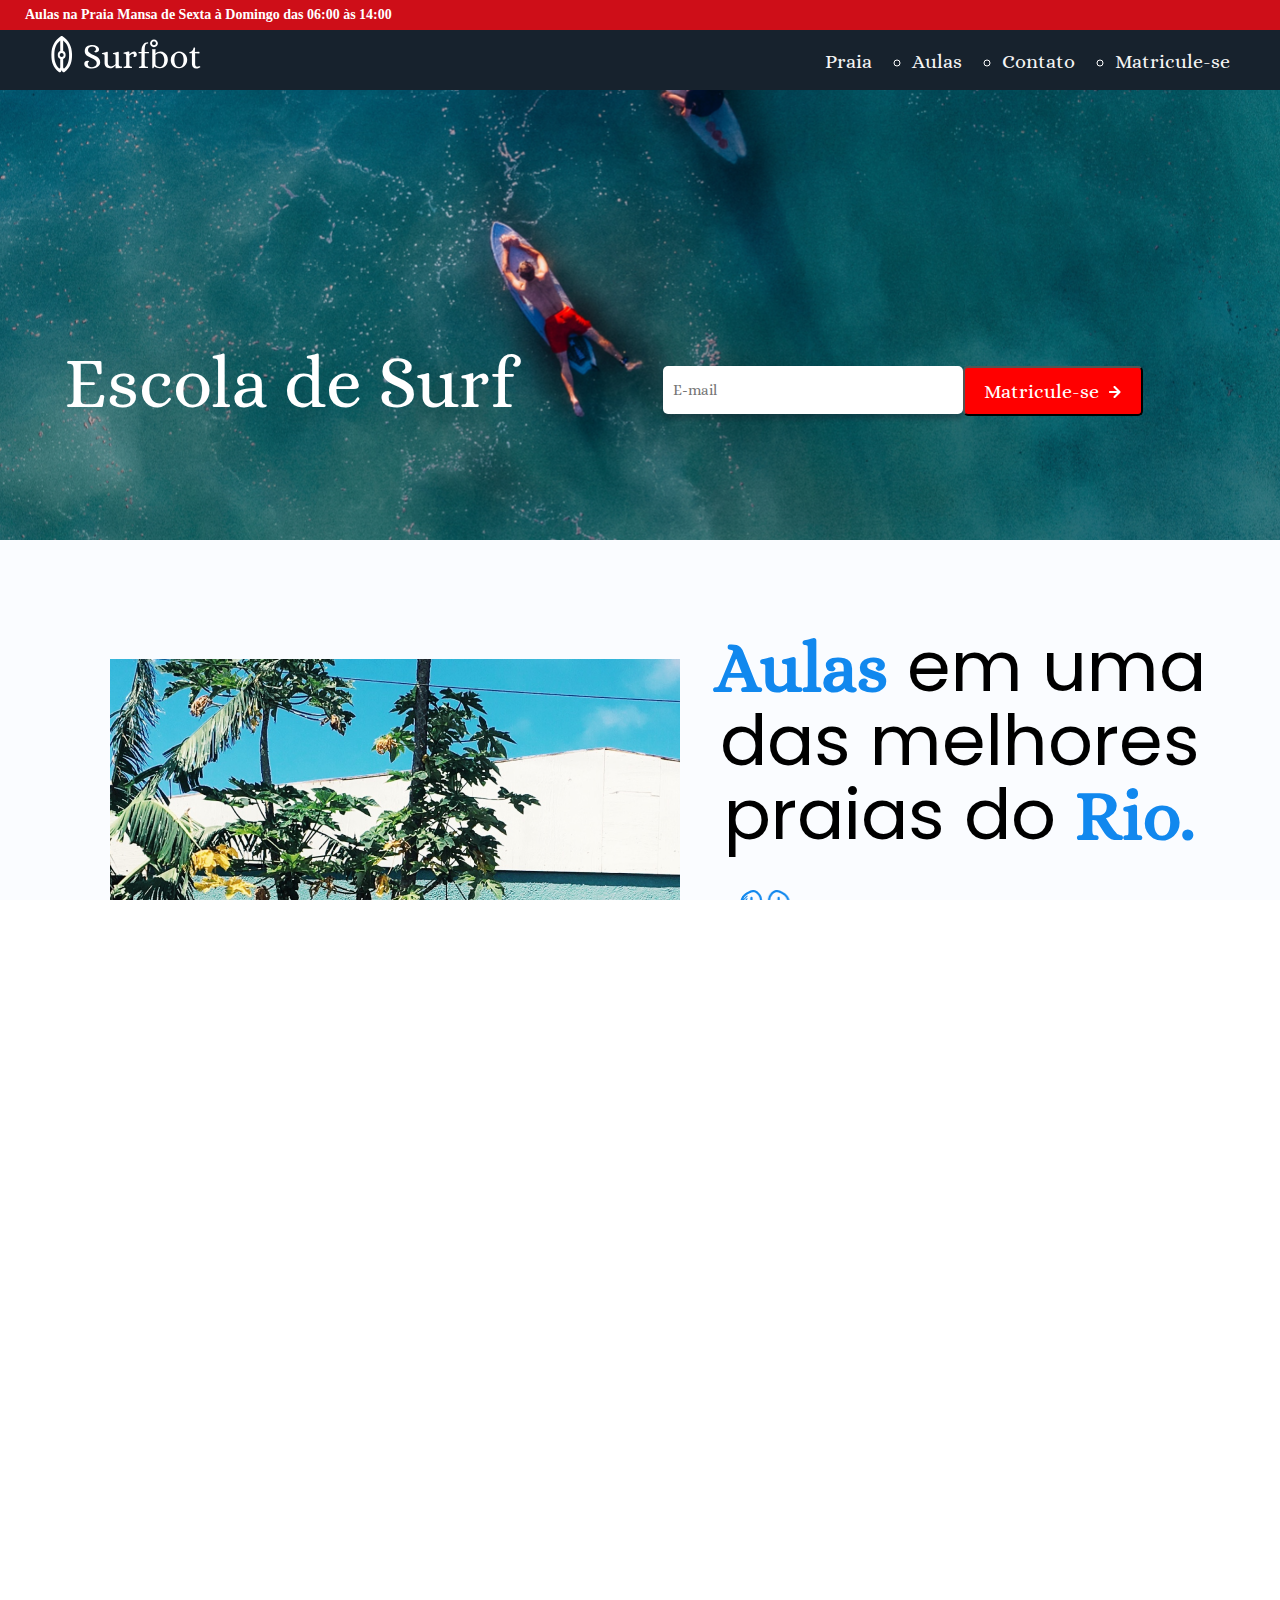
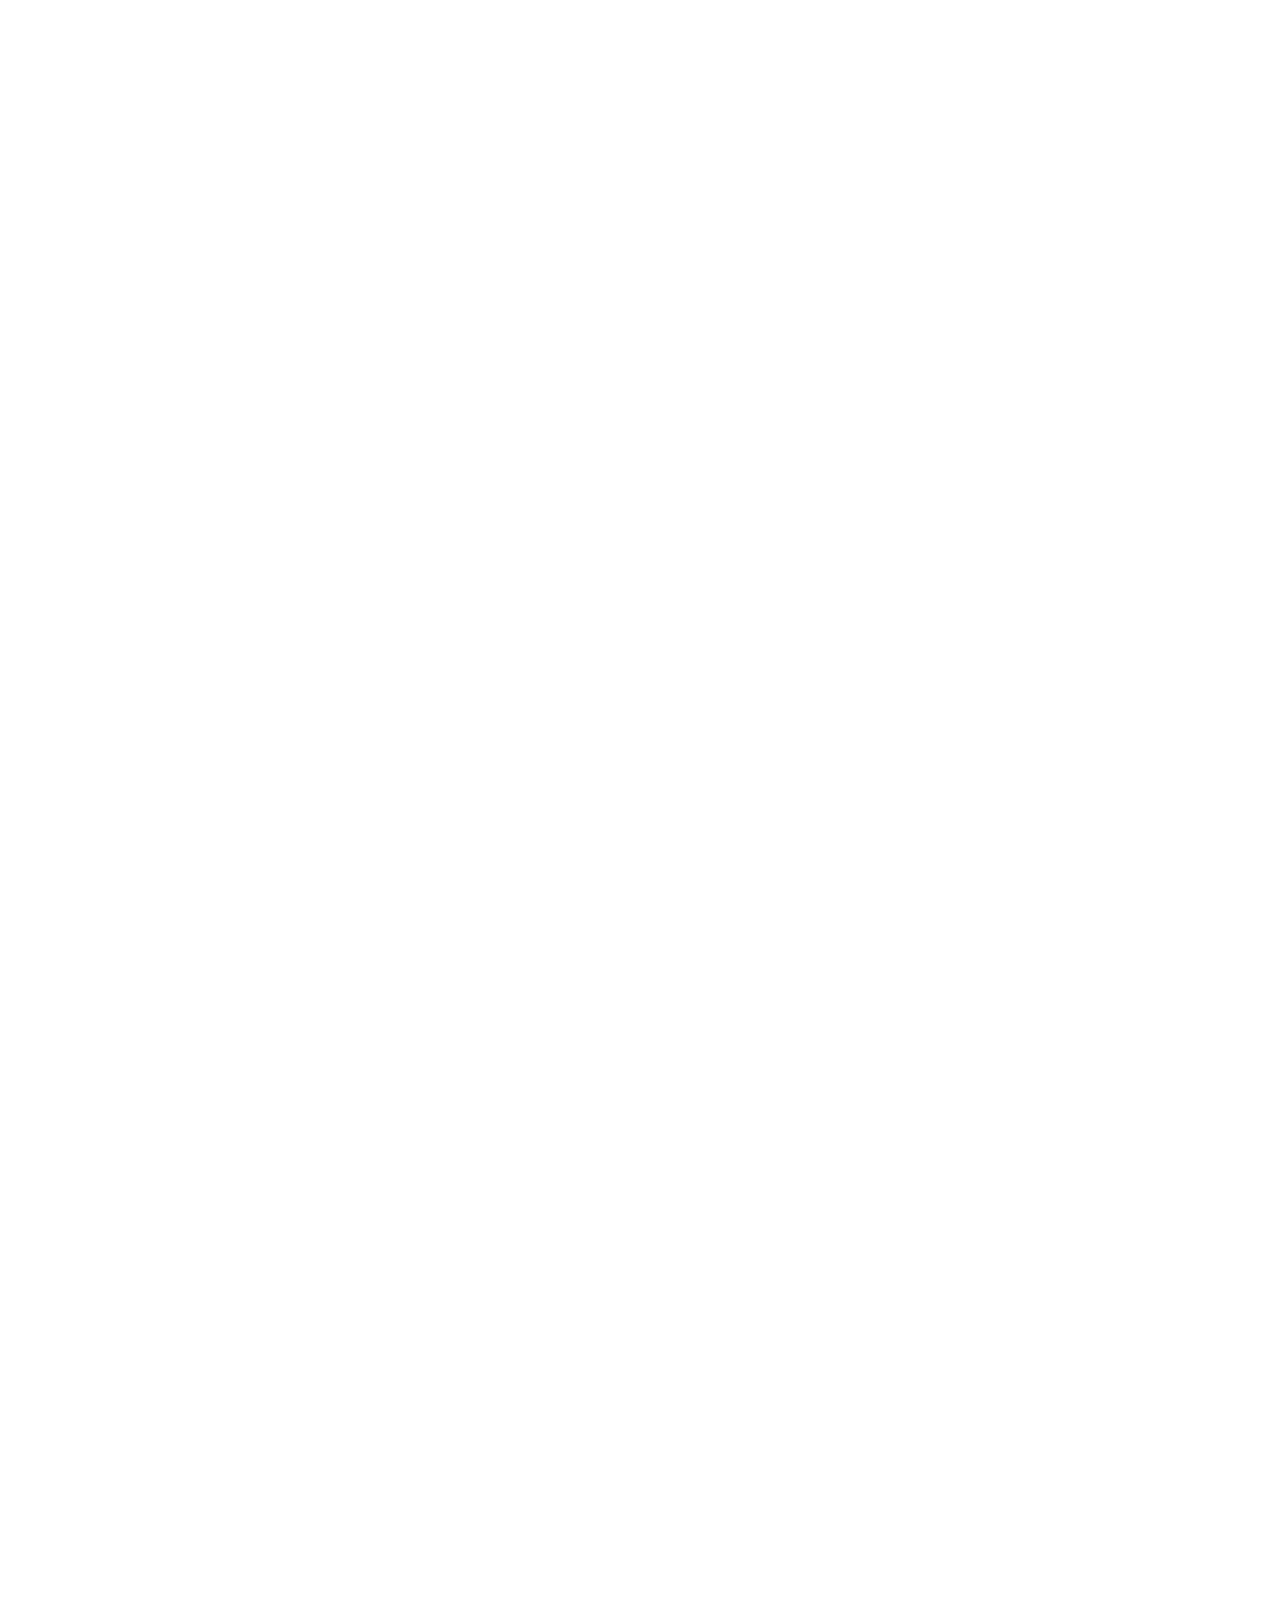
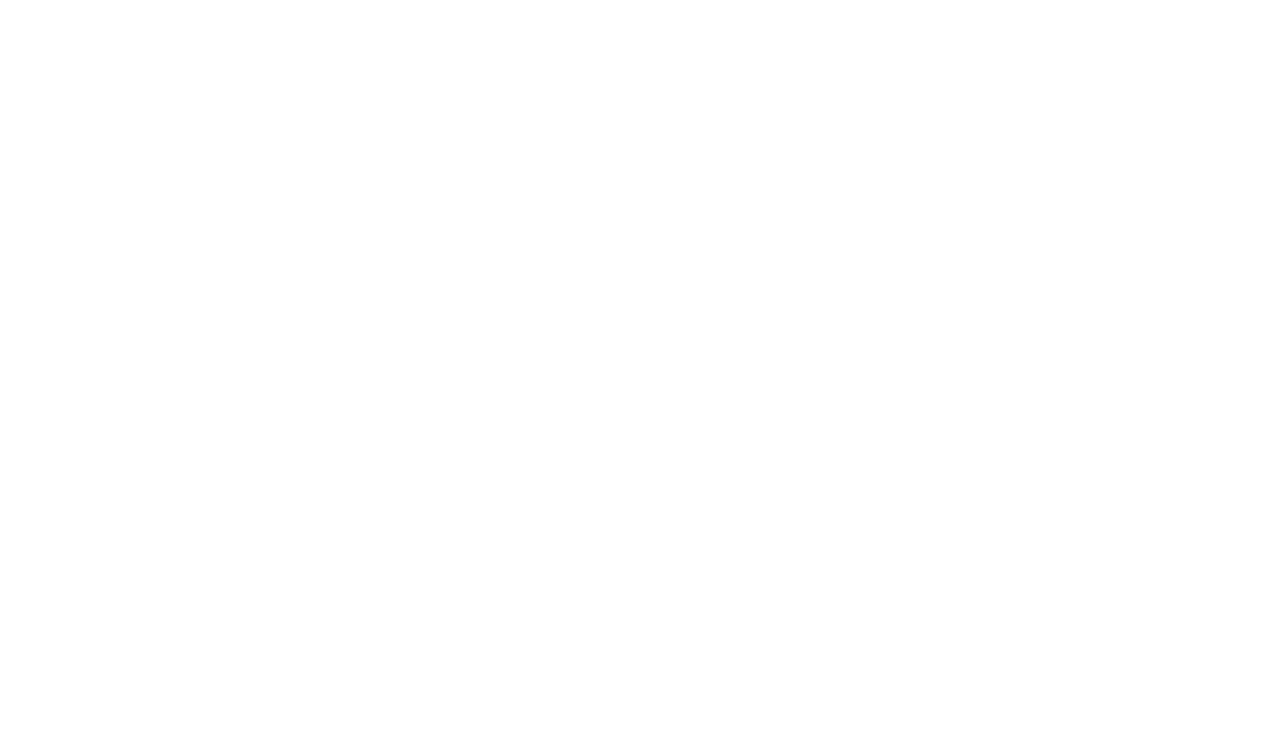
==== index.html @ a299e9c3 "Initial commit" ====
<!DOCTYPE html>
<html lang="en">
<head>
    <meta charset="UTF-8">
    <meta http-equiv="X-UA-Compatible" content="IE=edge">
    <meta name="viewport" content="width=device-width, initial-scale=1.0">


    <link rel="preconnect" href="https://fonts.gstatic.com">
    <link href="https://fonts.googleapis.com/css2?family=Poppins:wght@300;400;500&display=swap" rel="stylesheet">



    <link rel="stylesheet" href="css/pagamento/pgheader.css">
    <link rel="stylesheet" href="css/footer/footer.css">
    <link rel="stylesheet" href="css/contato/contato.css">
    <link rel="stylesheet" href="css/animaçõescss/anima.css">
    <link rel="stylesheet" href="css/chamadafrase/chamada.css"> 
      <link rel="stylesheet" href="css/aulas/central.css">  
      <link   rel="stylesheet" href="css/conteudo/box1.css">
      <link   rel="stylesheet" href="css/conteudo/box2.css">
      <link   rel="stylesheet" href="css/central/style.css">
      <link rel="stylesheet" href="css/menu/menu.css"> 
      <link rel="stylesheet" href="css/conteudo/conteudo.css"> 
      <link rel="stylesheet" href="css/menu/header.css">
      <link   rel="stylesheet" href="css/responsivo/media.css">
    <link rel="preconnect" href="https://fonts.gstatic.com">
    <link href="https://fonts.googleapis.com/css2?family=Alice&display=swap" rel="stylesheet">
    <title>SurfAcademy</title>
</head>
<body>
    

    <header>    
        
            
        <div class="infheader">
                <p>Aulas na Praia Mansa de Sexta à Domingo das 06:00 às 14:00</p>
            </div><!--infheader-->
        

        <div class="barmenu" >  
               
             <div class="logo">
                 <a href=""><img src="/image/surfbot-logo (1).svg" > </a>
             </div>
            
            <div class="menu"> 
           
                    <ul>
                        <li><a class="a" href="">Praia</a></li>
                        <li><a href="#Aulas" class="b"  href="">Aulas</a></li>
                        <li><a href="#Contato" class="c" href="">Contato</a></li>
                        <li><a  href="/pagamento.html">Matricule-se</a></li>

                    </ul>
            </div>
            </div><!--barmenu-->
         
            <div class="banner">
 
                <div class="imgbanner">
               
                        <div class="chamada">
                                <div class="escolanome">
                                    <h1>Escola de Surf </h1>
                                </div>
                                <div class="Email">
                                    <input type="text" placeholder="E-mail" >
                                    <button class="bannerbotao"><a href="pagamento.html" >Matricule-se</a><img src="image//Vector (3).png"></button>    
                                </div>
                              <div class="clear"></div>  
                        </div><!--chamada-->
                </div><!--imgbanner-->
            </div><!--banner-->
           
    </header>
        <main>
        
            <section class="conteudo">
               
                <div class="boxcentral">
                    
                    
                    
                    <div class="box1">
                       
                        <div class="imgbox1">
                            <div  class="imgmap">
                                <a target="_blank"  href="https://www.google.com.br/maps/place/Praia+Vermelha/@-22.9955666,-44.5302021,11.7z/data=!4m8!1m2!2m1!1spraia+mansa+rio+de+janeiro!3m4!1s0x9daec43e4c17a7:0x7d237ee54f20d77c!8m2!3d-23.0240529!4d-44.4979334"> 
                                    <img src="image/Captura de Tela 2017-10-25 às 21.01.jpg">
                                 </a></div>
                   
                        </div>
                        <div class="listabox1">
                            <ul>
                                <li><p>COMO CHEGAR:</p></li>
                                <li><p>Carro <span>  Pela via Lúcio Costa sentido Barra</span></p></li>
                                <li><p>Ônibus <span> Linhas 2333, 138, 189 e 170</span></p></li>
                                <li><p>Metrô <span> Linha azul sentido Zona Sul</span></p></li>
                            </ul>
                        </div>

                    </div><!--box1-->
    
                        
                    <div class="box2">
                        <div class="chamadabox2">
                            <h1><strong>Aulas</strong>  em uma das melhores praias do <strong> Rio.</strong></h1>
                        </div>
                        <div class="alinhaicons">
                        <div class="sandalha">
                            <div class="imgsand"></div>
                             <div class="textsand"><p>8km de costa</p> </div>
                            </div> 
                          
                            <div class="coco">
                            <div class="imgcoco"></div>
                             <div class="textcoco"><p>Restaurantes à beira mar</p> </div> 
                            </div>

                            <div class="boia">
                                <div class="imgboia"></div>
                                 <div class="textboia"><p>Salva-vidas a cada 300m</p> </div> 
                          
                                </div>
                                
                            </div><!--alinhamentoicons-->
                                <div class="box2text" >
                                    <p>Como cidade capital, abriga na zona chamada Plateau,
                                         promontório à beira-mar, 
                                         edifícios públicos e outras construções de importância, 
                                         como o Palácio Presidencial, 
                                         construído no fim do século XIX para ser a residência do governador português. 
                                         Como cidade capital, abriga na zona chamada Plateau, promontório à beira-mar, 
                                         edifícios públicos e outras construções de importância, como o Palácio Presidencial, 
                                         construído no fim do século XIX para ser a residência do governador português.</p>
                                </div>

                     </div><!--box2-->        
                </div><!--boxcentral-->

            </section>
            <section class="aulas">

                    <div class="wave"></div>
                    <h1 id="Aulas">Aulas</h1>
                
                <div class="centralcard">
                   
                    <div class="card1">
                        <div class="surf1">
                          <div class="imgsurf"> </div>
                        </div>
                        <h1>INFANTIL</h1>
                        
                        <div class="listacard">
                            <ul>
                                <li>Público para 5 a 15 anos</li>
                                <li>Equipamentos Fornecidos</li>
                                <li>Horários de Sex. á Sab.</li>
                                <li>2 horas seguidas de aula</li>
                                
                            </ul>

                        </div><!--listacard-->

                         <div class="preco"><Strong>R$ 49,99 / Aula</Strong> </div> 
                       
                        
                        
                        <button><a href="pagamento.html" >Matricule-se</a> <img src="image/Vector (3).png"> </button>
                    </div><!--card1-->

                    <div class="card2">
                             <div class="surf2">
                                <div class="imgsurf"> </div>
                                <div class="imgsurf"> </div>
                            </div><!--surf2-->
                            <h1>ADULTO</h1>
                            <div class="listacard">
                                <ul>
                                    <li>Público entre 16 e 80 anos</li>
                                    <li>Equipamentos fornecidos</li>
                                    <li>Horários de Sex. à Sab.</li>
                                    <li>3 horas seguidas de aula</li>
                                </ul>
    
                            </div><!--listacard-->
                            <div class="preco"><Strong>R$ 69,99 / Aula</Strong> </div> 

                            <button><a href="pagamento.html" >Matricule-se</a> <img src="image/Vector (3).png"> </button>
                        </div><!--card2-->

                    <div class="card3">
                       <div class="surf3">
                            <div class="imgsurf"> </div>
                            <div class="imgsurf"> </div>
                            <div class="imgsurf"> </div>
                        </div><!--surf3-->
                        <h1>PROFISSIONAL</h1>
                        <div class="listacard">
                            <ul>
                                <li>Experiência de 3 anos no surf</li>
                                <li>Você deve trazer o equipamento </li>
                                <li>Horários de Sex. à Sab.</li>
                                <li>4 horas seguidas de aula</li>
                            </ul>

                        </div><!--listacard-->
                        <div class="preco"><Strong>R$ 99,99 / Aula</Strong> </div> 
                
                        <button><a href="pagamento.html" >Matricule-se</a> <img src="image/Vector (3).png"> </button>
                    </div><!--card3-->
                </div><!--centralcards-->
                <div class="propaganda">
                    <p>Possui um grupo com mais de <strong>3 pessoas?</strong> </p>
                    <p> Entre em <strong>contato </strong> para um desconto personalizado.</p>
                </div><!--propaganda-->

            </section>
            <section class="chamadawave">

                    <div class="chamadabanner">
                            <h1>“O surf liberta as ondas de uma vida.” </h1>
                           <p>Regis Pereira</p>

                    </div>
            </section>
           
           
            <section > 
                 <h1 id="Contato">Contato</h1>
                <div class="contato" >
                                   
                    <div class="contatobox1">
                        <form>
                        
                            <label for="nome"><P>Nome:</P></label>
                            <input type="text" placeholder="Nome" name="nome" id="nome">

                            <label for="nome"><p>Email:</p></label>
                            <input type="text" placeholder="E-mail" name="Email" id="Email">
                            <label for="nome" name="mensagem"><p>Mesagem:</p></label>
                            <textarea name="mensagem">Deixe suas duvidas !</textarea>

                            <button><a>Enviar Mensagem</a> <img src="image/Vector (3).png"></button>

                        </form>

                    </div>
                    
                    <div class="contatobox2">
                        
                       
                       <div class="cardendereço">
                        <div class="info1">
                            <ul>    
                                <li><p>Endereço:</p></li>
                                <li>Praia mansa nº 47</li>
                                <li>Rio de Janeiro - RJ</li>
                                <li>Procure a barraca vermelha</li>  
                            </ul> 
                            
                        </div>
                      
                        <div class="info2">
                            <ul>    
                                <li><p>Email & Telefone</p></li>
                                <li>contato@surfbot.com</li>
                                <li>5 99277-4994</li>
                                  
                            </ul> 
                        </div>
                        <div class="info3">
                         
                            <ul>    
                                <li><p>Horário</p></li>
                                <li> De Sexta á Sábado</li>
                                <li> Das 06:00 as 14:00hr</li>
                               
                            </ul> 
                        </div>
                    </div><!--candendereço-->
                      <div class="imgback" ></div>
                </div><!--contatobox2-->
                    
              
                </div><!--contatocentro-->


            </section>

        </main>

        <footer>
            <p>Surfbot 2019 alguns direitos reservado</p>
            <img src="/image/surfbot-icon (1).png">
            
        </footer>




</body>
</html>
---- css/pagamento/pgheader.css ----
*{
    font-family: 'Poppins', sans-serif;
}



.chamadamatricule{
    text-align: center;
    width:100%;
    height: 200px;
    background: #eceef0;

}
 .chamadamatricule h1{
    
    font-style: normal;
    font-weight: normal;
    font-size: 72px;
    padding-top: 100px;
    color: #445566;
    font-family: 'Poppins', sans-serif;
}
---- css/footer/footer.css ----
footer{
    margin-top: 50px;
    width: 100%;
    padding: 30px 3%;   
    color:#fff;
    background: #1188EE;
    display: flex;
    justify-content: space-between;

}
footer > img{
    color: #fff;

}
---- css/contato/contato.css ----
.contato{
   
    display: flex;
    flex-wrap: wrap;
    width:100%;
    margin-top: 20px;
    height:500px;
    min-width: 900px;
}


section  h1 { 
    font-family: 'Poppins', sans-serif;
    text-align: center;
    margin-top: 30px;
    color:black;
}

.contatobox1{

    width:50%;
    height:100%;
    max-width: 700px;
    margin: 0 auto;

}
.contatobox2{

    width:50%;
    height:100%;
    max-width: 1000px;
   
}


.contatobox1 > form {

    margin: 0 auto;
    width: 500px;
    height:500px;
  
}
.contatobox1 > form > input{

    width: 470px;
    height: 50px;
    padding-left: 5px;
    font-size: 15px;
    background: #dcdfe2;
    box-shadow: 0px 2px 2px rgba(187, 204, 221, 0.4);
    border-radius: 5px;
    border: none;
    font-family: 'Poppins', sans-serif;
    color: black;


}

.contatobox1 p {
    margin-top: 15px;
    font-family: 'Poppins', sans-serif;


}


textarea{
    width: 470px;
    height: 180px;
    background: #dcdfe2;
    box-shadow: 0px 2px 2px rgba(187, 204, 221, 0.4);
    border-radius: 5px;
    font-size: 15px;
    padding-left: 15px;
    padding-top: 25px;
    resize: none;
    border: none;
    font-family: 'Poppins', sans-serif;

}




.contatobox2{

    display: flex;
    flex-direction: row;  
    margin-top: 10px; 

}
.cardendereço{
    display: flex;
    justify-content:flex-start;
    flex-direction: column;  
   
}



.contatobox2  ul p{
    font-family: 'Poppins', sans-serif;
    font-style: normal;
    font-weight: 500;
    font-size: 18px;
    line-height: 21px;
    color: #445566;
    

}


.info1,.info2,.info3{
  
    text-align: left;
    width:300px;
    height: 130px;
    margin: 50px;

}

 
.contatobox2 .info1,.info2,.info3, ul{

    margin-top:20px;
}
.info1,.info2,.info3, ul li {
    font-family: 'Poppins', sans-serif;
    list-style-type: none;
    font-size: 16px;
    margin: 0 10px;
    margin-top: 5px;
    

}

.imgback{
    
    background-image: url(/image/bg-icones.jpg);
    width: 100%;
    max-width: 220.12px;
    height: 450px;
   
    margin-top:20px;
   
}
---- css/animaçõescss/anima.css ----
/*barra de aviso menu*/
header .infheader:hover{
    background: #ce0e18;
    transition: 0.5s ease-in; 
    
}
/* botão aulas*/

button:hover{
    background: #eb0a0a;
    transition: 0.5s ease-in;
}

/**menu*/

.menu > ul > li > a:hover{
    color: rgb(65, 215, 253);
}

.menu > ul > li > .a::after{
  content: "";
  width: 100%;
  max-width: 52px;
  height: 2px;
  background-color: rgb(9, 198, 255);
  position: absolute;
  left: 65.5%;
  top: 75px;
  transform: scaleX(0);
  transition: transform 0.4s;
  /*progres animation
  width:0;
  transition:width 0.2s;
  */
}
.menu > ul > li > .b::after{
    content: "";
    width: 100%;
    max-width: 60px;
    height: 2px;
    background-color: rgb(9, 198, 255);
    position: absolute;
    left: 71.5%;
    top: 75px;
    transform: scaleX(0);
    transition: transform 0.4s;
    /*progres animation
    width:0;
    transition:width 0.2s;
    */
  }

  .menu > ul > li > .c::after{
    content: "";
    width: 100%;
    max-width: 75px;
    height: 2px;
    background-color: rgb(9, 198, 255);
    position: absolute;
    left: 78.5%;
    top: 75px;
    transform: scaleX(0);
    transition: transform 0.4s;
    /*progres animation
    width:0;
    transition:width 0.2s;
    */
  }

  
.menu > ul > li > a:hover::after{
  transform: scaleX(1);
}
/*progres animation
width:100%
 */
---- css/chamadafrase/chamada.css ----
.chamadabanner{

    background-image:url(/image/adam-krowitz-386792\ \(1\).png);
    width: 100%;
    height: 500px;
    background-repeat: no-repeat;
    background-size: 100% 100%;
    align-items: center;
    text-align: center;
   
}

.chamadabanner > h1 {
    color: aliceblue;
    padding-top: 150px;
    margin: 0 auto;
    width: 100%;
    max-width: 790px;
    height: 150px;
    font-family: 'Poppins', sans-serif;

}
.chamadabanner > P{
    padding-top: 180px;
    font-size: 18px;
    color: aliceblue;
}
---- css/aulas/central.css ----
.aulas {
    width: 100%;
    height: 900px;
    background: #EFF4F9;
    margin: 0 auto;
}


.wave{
    background-image: url(/image/ondas.png);
    width: 200px;
    height: 66.80px;
    margin: 0 auto;
    position: relative;
    top:-30px;
    
}
.aulas > h1{
    margin-top:20px;
    color:#384149;
    text-align: center;
    font-family: Alice;
    font-style: normal;
    font-weight: normal;
    font-size: 72px;
}

.centralcard{
    display: flex;
    justify-content: center;
    justify-content: space-between;
    align-items: center;
    margin-left: auto;
    margin-right: auto;
    margin-top: 80px;
    width: 100%;
    max-width: 1200px;
    text-align: center;
    
}


 .imgsurf{
    background-image: url(/image/surfbot-icon.png) ;
    width: 21px;
    height: 50px;
    position: relative;
    left: 50%;
    transform: translateX(-50%);
    top:-20px;
    background-repeat: no-repeat;
}
.card3{
    width: 100%;
    max-Width :370px;
    Height:440px;    
    background: #FFFFFF;
    box-shadow: 0px 5px 5px rgba(187, 204, 221, 0.4), 0px 10px 10px rgba(187, 204, 221, 0.4);
    border-radius: 5px;
 
}


.card1,.card2{
    width: 100%;
    max-Width :370px;
    Height:440px;    
    background: #FFFFFF;
    box-shadow: 0px 5px 5px rgba(187, 204, 221, 0.4), 0px 10px 10px rgba(187, 204, 221, 0.4);
    border-radius: 5px;
       

}

.surf1{
    position: relative;
    left: 50%;
    transform: translateX(-50%);
    top:-2px;
    background-repeat: no-repeat;

}
.surf3,.surf2{

    display:flex;  
    position: relative;
    left: 45%;
    transform: translateX(-50%);
    top:-2px;
    background-repeat: no-repeat;
}

.card1 > h1,.card2 > h1 , .card3 > h1{

    font-family: Nunito;
    font-style: normal;
    font-weight: bold;
    font-size: 24px;
    line-height: 33px;
    font-family: 'Poppins', sans-serif;
 
} 

.listacard{
    margin-top:20px;
    margin-left: auto;
    margin-right: auto;
    justify-content:center;
    width:70%;
    text-align: center;
    height: 150px;
    background-color: rgb(247, 255, 252);

  

}
.listacard  li::before{
    content: '';
    box-sizing: border-box;
    display: inline-block;
    width: 8px;
    height: 8px;
    border: 2px solid #FF3726;
    border-radius: 50%;
    margin-right: 10px;
    margin-bottom: 1px;
}


.listacard > ul > li {
    list-style:none;
    font-style :normal;
    font-Size :14px;
    Line-height :30px;
    list-style-position: inside;
    color:rgb(80, 92, 92);
    text-align: left;
    font-family: 'Poppins', sans-serif;
    width: 300px;
}

.preco {

    margin-top: 15px;
    font-size: 20px;
    
}

button > a {
    text-decoration: none;
    font-size: 20px;
    color:#FFFFFF;    
}
button{
    margin-top: 25px;
    padding: 10px 40px;
    
    
    background: #4b7aa8;
    border-radius: 5px;
}

button > img {

    margin-left: 10px;
}


.propaganda{
    
    width: 550px;
    height: 59px;
 
    margin-top: 80px;
    margin-left: auto;
    margin-right: auto;   
    font-size: 15px;
}
---- css/conteudo/box1.css ----
.box1{
    width:50%;
    height: 100%;
   
    display: flex;
    flex-direction: column;
    align-items: center;
    justify-content: center;

}

.imgbox1{
    background-image: url(/image/abigail-lynn-316133\ \(1\).png);
    width: 100%;
    max-width: 750px;
    height: 800px;
    background-repeat: no-repeat;
    margin-left: 220px;
    

}
.imgbox1 > .imgmap   {
    /*background-image: url(/image/Captura\ de\ Tela\ 2017-10-25\ às\ 21.01.jpg);*/
    width:100%;
    max-width: 500px;
    height: 300px;
    position: relative;
    top:550px;
    left:1.5%;
    background-repeat: no-repeat;
    cursor: pointer;
}

.listabox1{
    display:flex;
    justify-content: left;
    margin-top: 50px;
    margin-right: 20%;

}

.listabox1> ul > li > p{
    font-size: 18px;

}
.listabox1 > ul > li > h1{
    font-size: 23px;
    margin: none;
} 
span{
    color:#6e7573;
    font-size: 16px;
}
.listabox1  li p ::before{
        
        content: '';
        box-sizing: border-box;
        display: inline-block;
        width: 8px;
        height: 2px;
        border: 1px solid #FF3726;
        border-radius: 5%;
        margin-left:10px;
        margin-bottom: 5px;
    }
---- css/conteudo/box2.css ----
.box2{
   
    width:50%;    
    height: 100%;
    display: flex;
    flex-direction:column;
    align-items: center;
    padding-top: 30px;
    
}

.chamadabox2 > h1{
   
   
    width:100%;
    max-width: 550px;
    font-size: 70px;
    height: 260px;
    font-family: 'Poppins', sans-serif;
   
   

}

.alinhaicons{
   
    display: flex;
    justify-content: space-between;
    flex-direction: column;
    width:100%;
    max-width:500px;

    height:300px;
    padding-left: 30px;
}

.sandalha,.coco,.boia{
    width: 454px;
    height: 70px;
    display: flex;
    flex-direction: row;
  


}
.imgsand{
    background-image: url(/image//sandalhas.png);
    width: 50.35px;
    height: 52.27px;
   
}
 
.textsand,.textcoco,.textboia{  
    padding: 15px 20px  ;
    font-family: 'Poppins', sans-serif;

}

.imgcoco{
    width: 55px;
    height: 63px;
    background-image: url(/image/coco.png);

}

.imgboia{
    width: 60px;
    height: 61.40px;
    background-image: url(/image/boia.png);

}


.box2text{
    width:100%;
    max-width: 400px;
    height: 70%;
    margin-top: 100px;
   
    text-align: justify;
   

}
.box2text > p {
    font-size: 16px; 
    font-family: 'Poppins', sans-serif;
}
---- css/central/style.css ----
*{

    margin: 0;
    padding: 0;
    box-sizing: border-box;
    font-family: 'Alice', serif;
    
}

html,body{
    height: 100%;
    scroll-behavior: smooth;
    overflow-x: hidden;

}

header,main,footer{
    width: 100%;
    max-width: 1366px;
    
}
strong{
    color: #1188EE;
}
p{

    font-style: normal;
    font-weight: normal;
    font-size: 24px;
    line-height: 33px;
}
h1{
    font-family: Alice;
    font-style: normal;
    font-weight: normal;
    font-size: 72px;
    line-height: 74px;
}
---- css/menu/menu.css ----
.barmenu{
    margin: 0 auto;
    width: 100%;
    height: 60px;
    background: #17222D;
    display: flex;
    justify-content: space-between;

}
.barmenu .menubar{
    display: flex;
    justify-content: flex-start;
     margin-right: 30px;
     color:white;
}

.barmenu .logo img {
   
    width: 151.8px;
    height: 37.25px;
    margin: 6px 0 0 50px;
    color:white;
}

header .menu {

    display: flex;
    flex-direction: row;
    justify-content: flex-end;
   
 
}
header .menu > ul {
    
    display: flex;
    justify-content: flex-start;
     margin-right: 30px;
   
}
 .menu > ul > li{

    margin: 0 20px;
    list-style-type: circle;
    color: white;
    
}
 .menu > ul > li > a{
    font-size: 20px;
    color: whitesmoke;
   text-decoration: none;

}
header .menu ul li:nth-child(1){
    list-style-type: none;
    
}
---- css/conteudo/conteudo.css ----
.conteudo{
    display: flex;
    flex-wrap: wrap;
    justify-content: center;
    width:100%;
    background: #fafcff;
    align-items: center;

}
.boxcentral{
    display: flex;
    justify-content: center;
    flex-wrap: wrap;
    width:100%;
    height:1200px;
    margin-top: 30px;

    
}
---- css/menu/header.css ----
header .infheader {   
    width: 100%;
    height: 30px;
    background: #1188EE;
    text-align: left;
   
 
}
header .infheader p{
    padding: 5px;
    margin-left: 20px;
    font-family: Nunito;
    font-style: normal;
    font-weight: bold;
    font-size: 14px;
    line-height: 19px;
    color:white;
    }

    header .infheader:hover{
        background: #ce0e18;
        transition: 0.5s ease-in; 
        
    }



/************************************************/

.banner{
    display: flex;
   

}
header .banner .imgbanner{
    width: 100%;
    height:450px;
    background-image:url(/image/seth-doyle-151914\ \(1\).svg);
    background-repeat:no-repeat;
    background-size: 100% 100%;
 
}

.banner .imgbanner .chamada{   
   
    display: flex;
    justify-content: space-between;

    margin-top: 20%;
    margin-left: 5%;
}

.banner .chamada h1{
    font-family: Alice;
    font-style: normal;
    font-weight: normal;
    font-size: 72px;
   
    color: white;
}

.banner .chamada .Email{
    display: flex;
    

}
.banner .chamada input{
    width: 300px;    
    height: 48px;
    font-size: 15px;
    padding-left: 10px;
    margin-left: 10px;
    background: #FFFFFF;
    margin-top:20px;
    box-shadow: 0px 5px 5px rgba(23, 34, 45, 0.4);
    border-radius: 5px;
    cursor: pointer;
    border: none;
 
}

 .Email > button{
    background-color: red;
    width: 180px;
    padding: 0;
    margin-top:20px;
    height: 50px;
    cursor: pointer;

    
}
---- css/responsivo/media.css ----
@media screen and (max-width:1356px){
    .menu > ul > li ::after{
        display: none;
    }
}

@media screen and (max-width:1100px){
   
    .box2{
   
        width:60%;    
        height: 100%;
        display: flex;
        flex-direction:column;
        align-items: center;
        padding-top: 30px;
        
    }
    .box1{
        width:40%;
        height: 100%;
       
        display: flex;
        flex-direction: column;
        align-items: center;
        justify-content: center;
    
    }
    .imgbox1{
       
        max-width: 550px;
        height: 800px;
        background-repeat: no-repeat;
        margin-left: 10px;
        
    
    }
    .imgbox1 > .imgmap   {
        display: none;
    }
    
    .boxcentral{
    
        height:auto;
       
      
    }

    
    .chamadabox2 > h1{
   
        width:100%;
        font-size: 50px;
        max-width: 350px;
    
        height: auto;
        font-family: 'Poppins', sans-serif;
       
       
    
    }
    .alinhaicons{
   
        display: flex;
        height: auto;
        width: 40%;
        justify-content: space-between;
        flex-direction: column;
        height:auto;
        padding-left: 0;
        

    }

    .box2text{
        width:50%;
        max-width: 400px;
        height: 50%;
        margin-top: 40px;
        text-align: justify;
       
    
    }
    .box2text p{
        font-size: 14px;
    }
    .listabox1{
        display:flex;
        justify-content: left;
        margin-top: 0;
        margin-right: 0;
    
    }


    .imgback{
        display: none;
       
    }

    .aulas {
        width: 100%;
        height:auto;
        
    }
    .centralcard{
        
        max-width: 1000px;
        display:flex;
        flex-direction: column;
        align-items: center;
        
    }
    .card1,.card2,.card3{
        margin-bottom: 20px;
     
    }
    .propaganda{
        width: 100%;
        max-width: 550px;
        height: 90px;
     
    }

    .contato{
   
        display: flex;
        flex-wrap: wrap;
        width:100%;
        flex-direction: column;
        margin-top: 20px;
        height:500px;
        min-width: 900px;
        align-items: center;
        height: auto;
    }
    
    .contatobox1{

        width:100%;
        height:auto;
        margin: 0 auto;
    
    }
    .contatobox2{

        width:100%;
        height:auto;
        justify-content:center;
        display: flex;
        flex-direction: row;
        align-items: center;
       
    }





}

@media screen and (max-width:900px){

    header .menu {

        display: none;
     
    }


    .banner .imgbanner .chamada{   
   
        display: flex;
        justify-content: center;
        flex-direction:column;
        
    }

    .conteudo{
        display: flex;
        flex-wrap: wrap;
        justify-content: center;
        width:100%;
        background: #fafcff;
        align-items: center;
    
    }
    .boxcentral{
        display: flex;
        justify-content: center;
        flex-wrap: wrap;
        align-items: center;
        width:100%;
        height:auto;
        
    }
    .box1{
        width:100%;
        height: auto;
       
        display: flex;
        flex-direction: column;
        align-items: center;
        justify-content: center;
    
    }
    .box2{
   
        width:100%;    
        height: auto;
        display: flex;
        flex-direction:column;
        align-items: center;   
        
    }
    
    .alinhaicons{
   
        display: flex;
        justify-content: center;
        flex-direction: column;
        align-items: center;
        width:100%;
        max-width:400px;
        height:300px;
        padding-left: 50px;
    }
    .box2text{
        width:100%;
        max-width: 400px;
        height: auto;
        margin: 10px 0 50px 0;
       
        text-align: justify;
       
    
    }

    .contato{
   
        display: flex;
        flex-wrap: wrap;
        flex-direction: column;
        width:100%;
        margin-top: 20px;
        height:auto;
        min-width: 500px;
    }
    .contatobox1{

        width:100%;
        height:auto;
        max-width: 500px;
        margin: 0 auto;
    
    }
    .contatobox2{
    
        width:100%;
        height:auto;
        max-width: 500px;
        margin:0 auto;
      

}

.chamadabanner > h1 {
  

    max-width: 500px;
    height: auto;
   

}






}

@media screen and (max-width:600px){

    .alinhaicons{
   
        display: flex;
        justify-content: center;
        flex-direction: column;
        align-items: center;
        width:100%;
        max-width:300px;
        height:300px;
        padding-left: 30px;
    }

    .contato{
   
        display: flex;
        flex-wrap: wrap;
        flex-direction: column;
        width:100%;
        margin-top: 20px;
        height:auto;
        min-width: 400px;
    }
    .contatobox1{

        width:100%;
        height:auto;
        max-width: 500px;
        margin: 0 auto;
    
    }
    .contatobox2{
    
        width:100%;
        height:auto;
        max-width: 500px;
        margin:0 auto;
      

}


.chamadabanner > h1 {
  
    font-size: 50px;
    max-width: 500px;
    height: auto;
   

}

.imgbox1{
    background-image: url(/image/abigail-lynn-316133\ \(1\).png);
    width: 100%;
    max-width: 450px;
    height: 500px;
    background-repeat: no-repeat;
    margin-left: none;
    

}
.chamadabanner > P{
    padding-top: 50px;
    font-size: 18px;
    color: aliceblue;
}



}
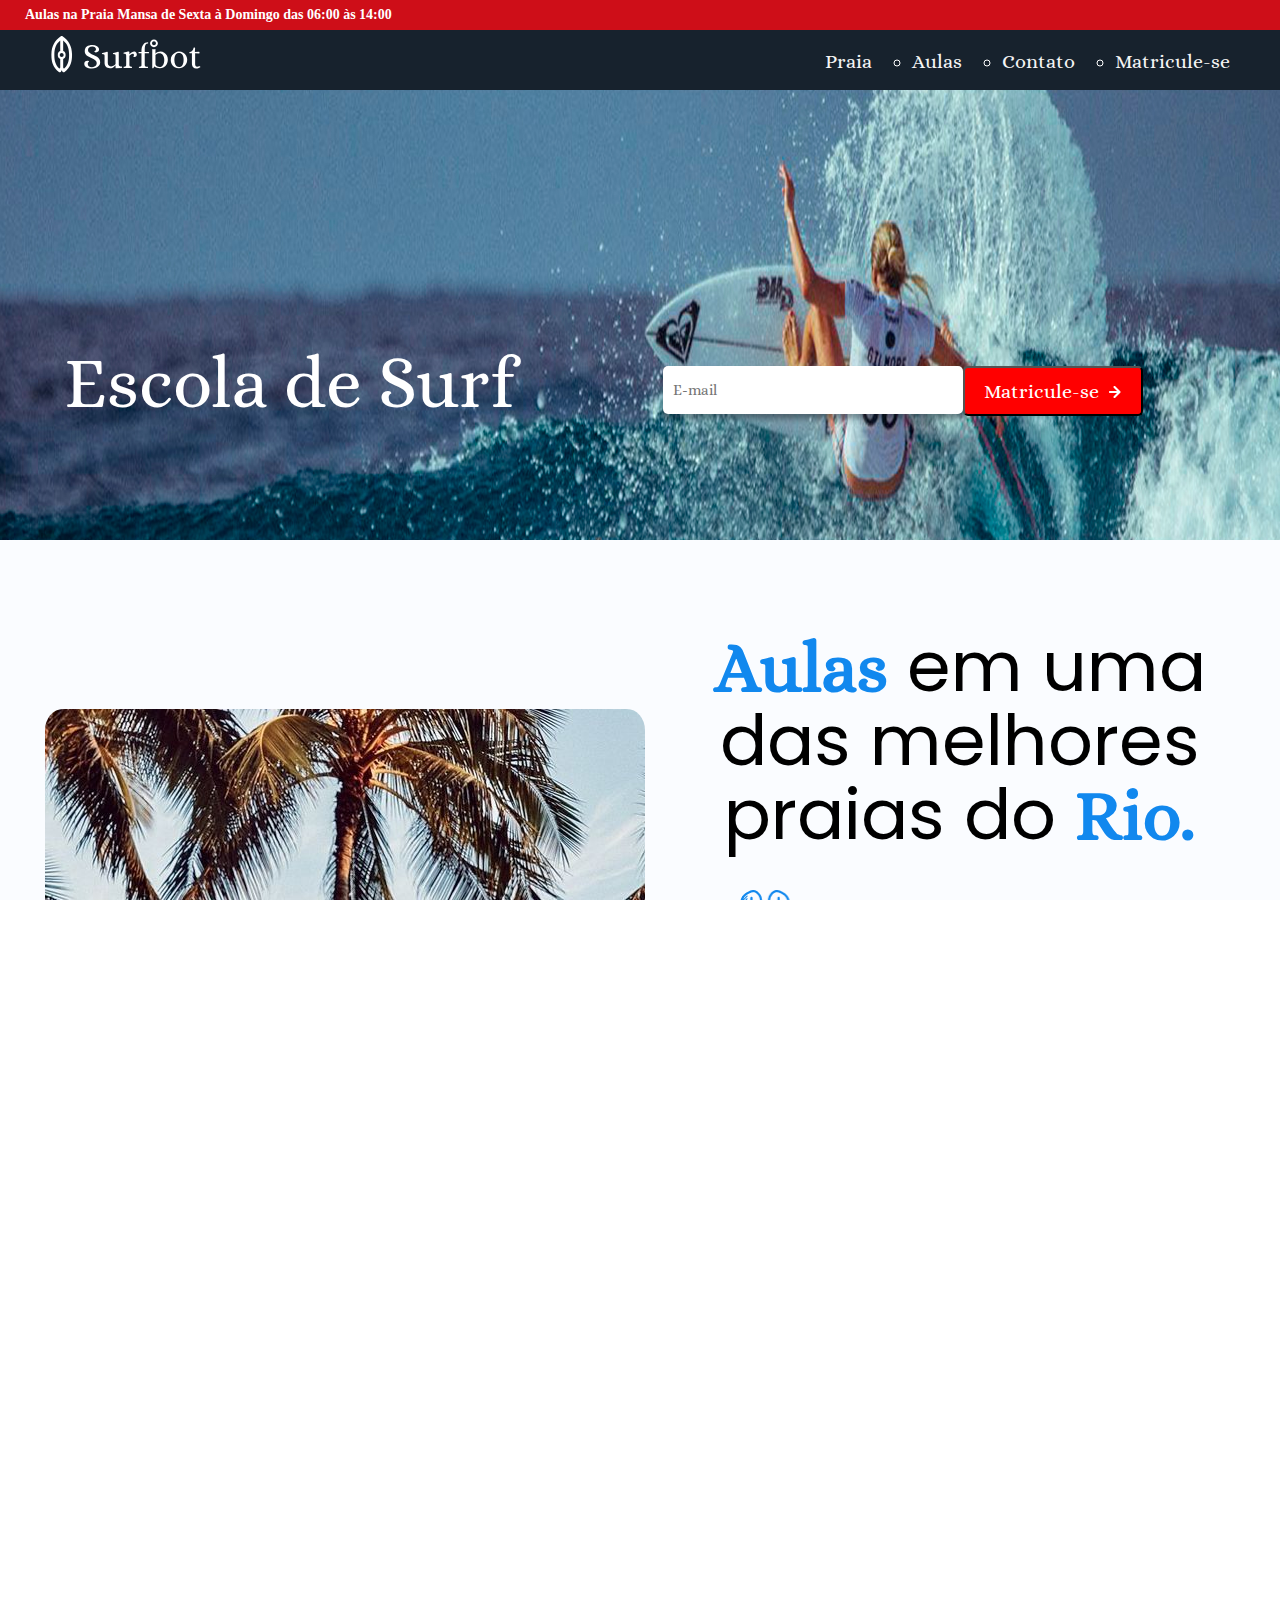
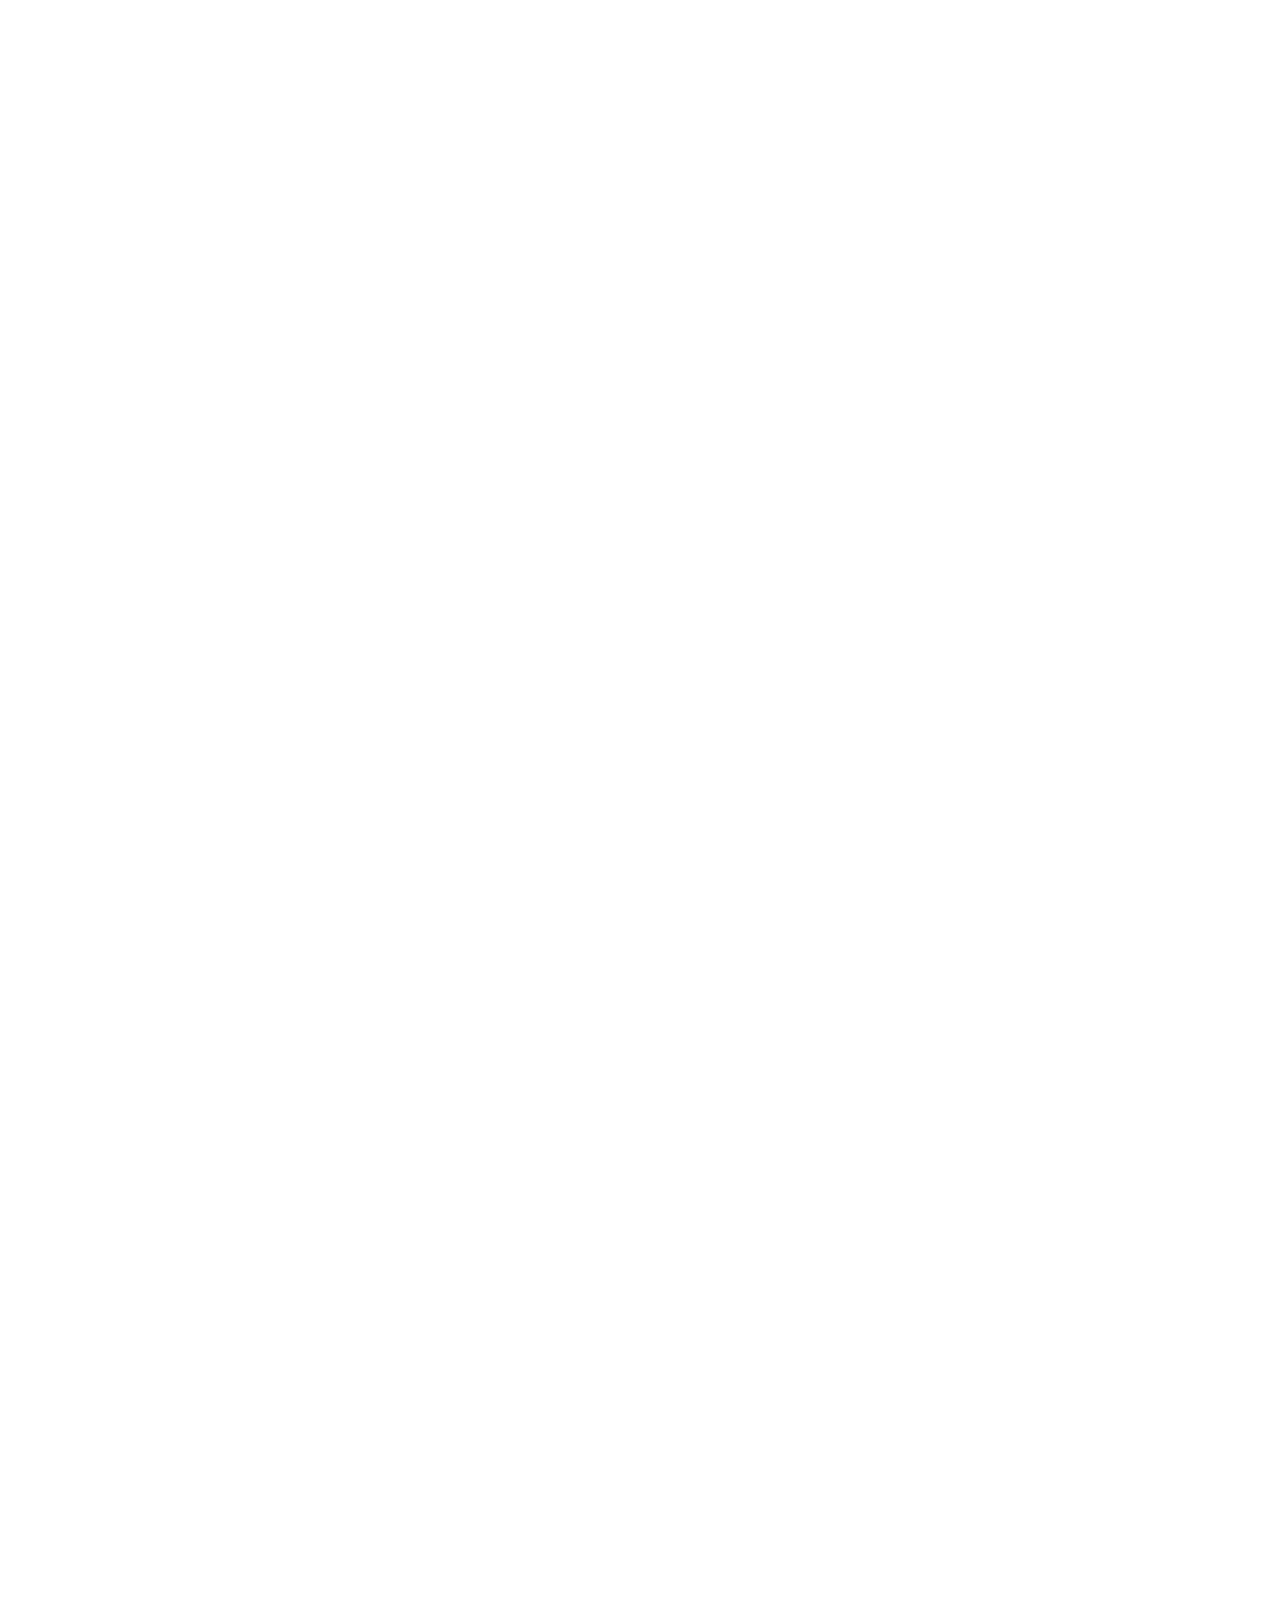
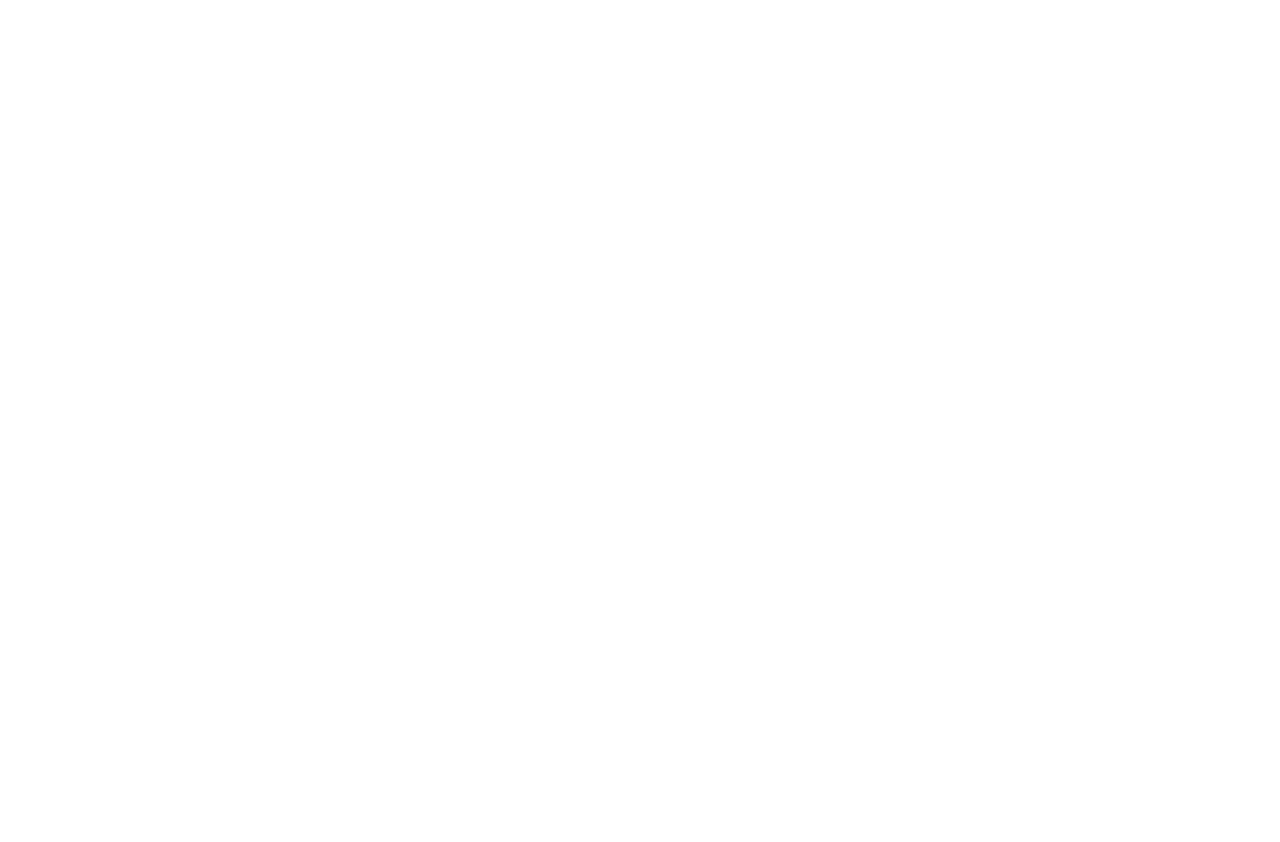
==== commit 7564ccf9: "Colocando o js no Projeto" ====
--- a/index.html
+++ b/index.html
@@ -11,12 +11,12 @@
     <link href="https://fonts.googleapis.com/css2?family=Poppins:wght@300;400;500&display=swap" rel="stylesheet">
 
 
-
+    
     <link rel="stylesheet" href="css/pagamento/pgheader.css">
     <link rel="stylesheet" href="css/footer/footer.css">
     <link rel="stylesheet" href="css/contato/contato.css">
     <link rel="stylesheet" href="css/animaçõescss/anima.css">
-    <link rel="stylesheet" href="css/chamadafrase/chamada.css"> 
+    <link rel="stylesheet" href="css/galeriawave/galeria.css"> 
       <link rel="stylesheet" href="css/aulas/central.css">  
       <link   rel="stylesheet" href="css/conteudo/box1.css">
       <link   rel="stylesheet" href="css/conteudo/box2.css">
@@ -28,6 +28,9 @@
     <link rel="preconnect" href="https://fonts.gstatic.com">
     <link href="https://fonts.googleapis.com/css2?family=Alice&display=swap" rel="stylesheet">
     <title>SurfAcademy</title>
+   
+    
+
 </head>
 <body>
     
@@ -63,7 +66,7 @@
                 <div class="imgbanner">
                
                         <div class="chamada">
-                                <div class="escolanome">
+                                <div  class="escolanome">
                                     <h1>Escola de Surf </h1>
                                 </div>
                                 <div class="Email">
@@ -107,7 +110,7 @@
                         
                     <div class="box2">
                         <div class="chamadabox2">
-                            <h1><strong>Aulas</strong>  em uma das melhores praias do <strong> Rio.</strong></h1>
+                            <h1 ><strong>Aulas</strong>  em uma das melhores praias do <strong> Rio.</strong></h1>
                         </div>
                         <div class="alinhaicons">
                         <div class="sandalha">
@@ -128,7 +131,7 @@
                                 
                             </div><!--alinhamentoicons-->
                                 <div class="box2text" >
-                                    <p>Como cidade capital, abriga na zona chamada Plateau,
+                                    <p id="p" >Como cidade capital, abriga na zona chamada Plateau,
                                          promontório à beira-mar, 
                                          edifícios públicos e outras construções de importância, 
                                          como o Palácio Presidencial, 
@@ -220,13 +223,26 @@
                 </div><!--propaganda-->
 
             </section>
-            <section class="chamadawave">
-
-                    <div class="chamadabanner">
-                            <h1>“O surf liberta as ondas de uma vida.” </h1>
-                           <p>Regis Pereira</p>
-
+
+            <section class="galeriawave">
+
+                    <div class="modal">
+                        <div class="modal-content">
+                            <img src="image/ALOHA.jpg" id="modal-img"> 
+                            <span id="btn-close">&times;</span>
+                        </div>
                     </div>
+                   
+                    <div id="slider" class="galeriarow">
+                           <img src="image/Surfer.jpg" class="small-img">
+                           <img src="image/ALOHA.jpg" class="small-img">
+                           <img src="image/sundown.jpg" class="small-img">
+                           <img src="image/Pinterest.jpg" class="small-img">
+                          
+                        
+                         
+                    </div>
+        
             </section>
            
            
@@ -300,7 +316,7 @@
             
         </footer>
 
-
+        <script src="js/function.js"></script>
 
 
 </body>
--- a/css/galeriawave/galeria.css
+++ b/css/galeriawave/galeria.css
@@ -0,0 +1,88 @@
+
+.galeriawave{
+
+    width: 100%;
+    max-width: 1350px;
+    height: auto;
+    background-color: #EFF4F9;
+    padding: 80px 0;
+    margin: 0 auto;
+ 
+}
+
+.galeriarow{ 
+  
+    display: flex; 
+    justify-content:center;
+    flex-wrap: wrap;
+
+
+}
+.galeriarow img{  
+    width:300px;
+    margin: 20px 10px;
+    max-height: 400px;
+    object-fit: cover;
+    border-radius: 10%;
+    transition:all linear 0.2s;
+}
+
+.galeriarow img:hover{
+    width: 305px;
+    
+    cursor: pointer;
+}
+
+#modal-img{
+    width: 500px;
+    height: 600px;
+}
+
+.modal{
+    visibility: hidden;
+    width:100vw;
+    height: 100vh;
+    background-color: rgba(0,0,0,.7);
+    top: 0%;
+    left:0;
+    position:absolute;
+    z-index: 999;
+    transition:visibility 0.8s linear,opacity 0.5s linear;
+    opacity: 0;
+
+}
+.modal-content{
+    display: flex;
+    justify-content:center;
+    align-items: center;
+    height: 100vh;
+    position:fixed;
+    left:30%;
+
+}
+
+#btn-close{
+    color:#FFF;
+    background-color:#000;
+    position: relative;
+    top: -40%;
+    right:0;
+    padding:5px 10px;
+    font-size: 25px;
+    border:solid 1px white;
+    cursor: pointer;
+}
+
+.modal-active{
+    visibility:visible;
+    opacity: 1;
+}
+
+.galeriarow img:nth-of-type(1){
+    height: 350px;
+    margin-top: 50px;
+}
+.galeriarow img:nth-of-type(4){
+    height: 350px;
+    margin-top: 50px;
+}--- a/css/aulas/central.css
+++ b/css/aulas/central.css
@@ -153,9 +153,7 @@
 }
 button{
     margin-top: 25px;
-    padding: 10px 40px;
-    
-    
+    padding: 10px 40px;  
     background: #4b7aa8;
     border-radius: 5px;
 }
@@ -177,4 +175,3 @@
     font-size: 15px;
 }
 
-
--- a/css/conteudo/box1.css
+++ b/css/conteudo/box1.css
@@ -10,25 +10,31 @@
 }
 
 .imgbox1{
-    background-image: url(/image/abigail-lynn-316133\ \(1\).png);
+    background-image: url(/image/prachassurf.jpg);
     width: 100%;
-    max-width: 750px;
-    height: 800px;
-    background-repeat: no-repeat;
-    margin-left: 220px;
-    
+    max-width: 600px;
+    height: 100%;
+    max-height: 700px;
+    margin-left: 50px;
+  
+    border-radius: 3%;
+  
 
 }
-.imgbox1 > .imgmap   {
-    /*background-image: url(/image/Captura\ de\ Tela\ 2017-10-25\ às\ 21.01.jpg);*/
+.imgbox1 > .imgmap img   {
+   
     width:100%;
     max-width: 500px;
-    height: 300px;
+    height: 200px;
     position: relative;
     top:550px;
-    left:1.5%;
+    left:7%;
     background-repeat: no-repeat;
     cursor: pointer;
+    border-radius: 3%;
+   
+
+   
 }
 
 .listabox1{
--- a/css/conteudo/box2.css
+++ b/css/conteudo/box2.css
@@ -51,7 +51,7 @@
 }
  
 .textsand,.textcoco,.textboia{  
-    padding: 15px 20px  ;
+    padding: 20px 20px  ;
     font-family: 'Poppins', sans-serif;
 
 }
@@ -75,7 +75,7 @@
     width:100%;
     max-width: 400px;
     height: 70%;
-    margin-top: 100px;
+    margin-top: 80px;
    
     text-align: justify;
    
@@ -85,3 +85,20 @@
     font-size: 16px; 
     font-family: 'Poppins', sans-serif;
 }
+.box2text > p::after{
+    content: "|";
+    margin-left: 2px;
+    opacity: 0;
+    animation: pisca .7s infinite ;
+
+
+}
+
+@keyframes pisca {
+    0%,100%{
+        opacity: 1;
+    }
+    50%{
+        opacity: 0;
+    }
+}--- a/css/menu/header.css
+++ b/css/menu/header.css
@@ -39,9 +39,11 @@
 header .banner .imgbanner{
     width: 100%;
     height:450px;
-    background-image:url(/image/seth-doyle-151914\ \(1\).svg);
+    background-image:url(/image/capasurf.jpg);
     background-repeat:no-repeat;
     background-size: 100% 100%;
+    object-fit: cover;
+    background-attachment: fixed;
  
 }
 
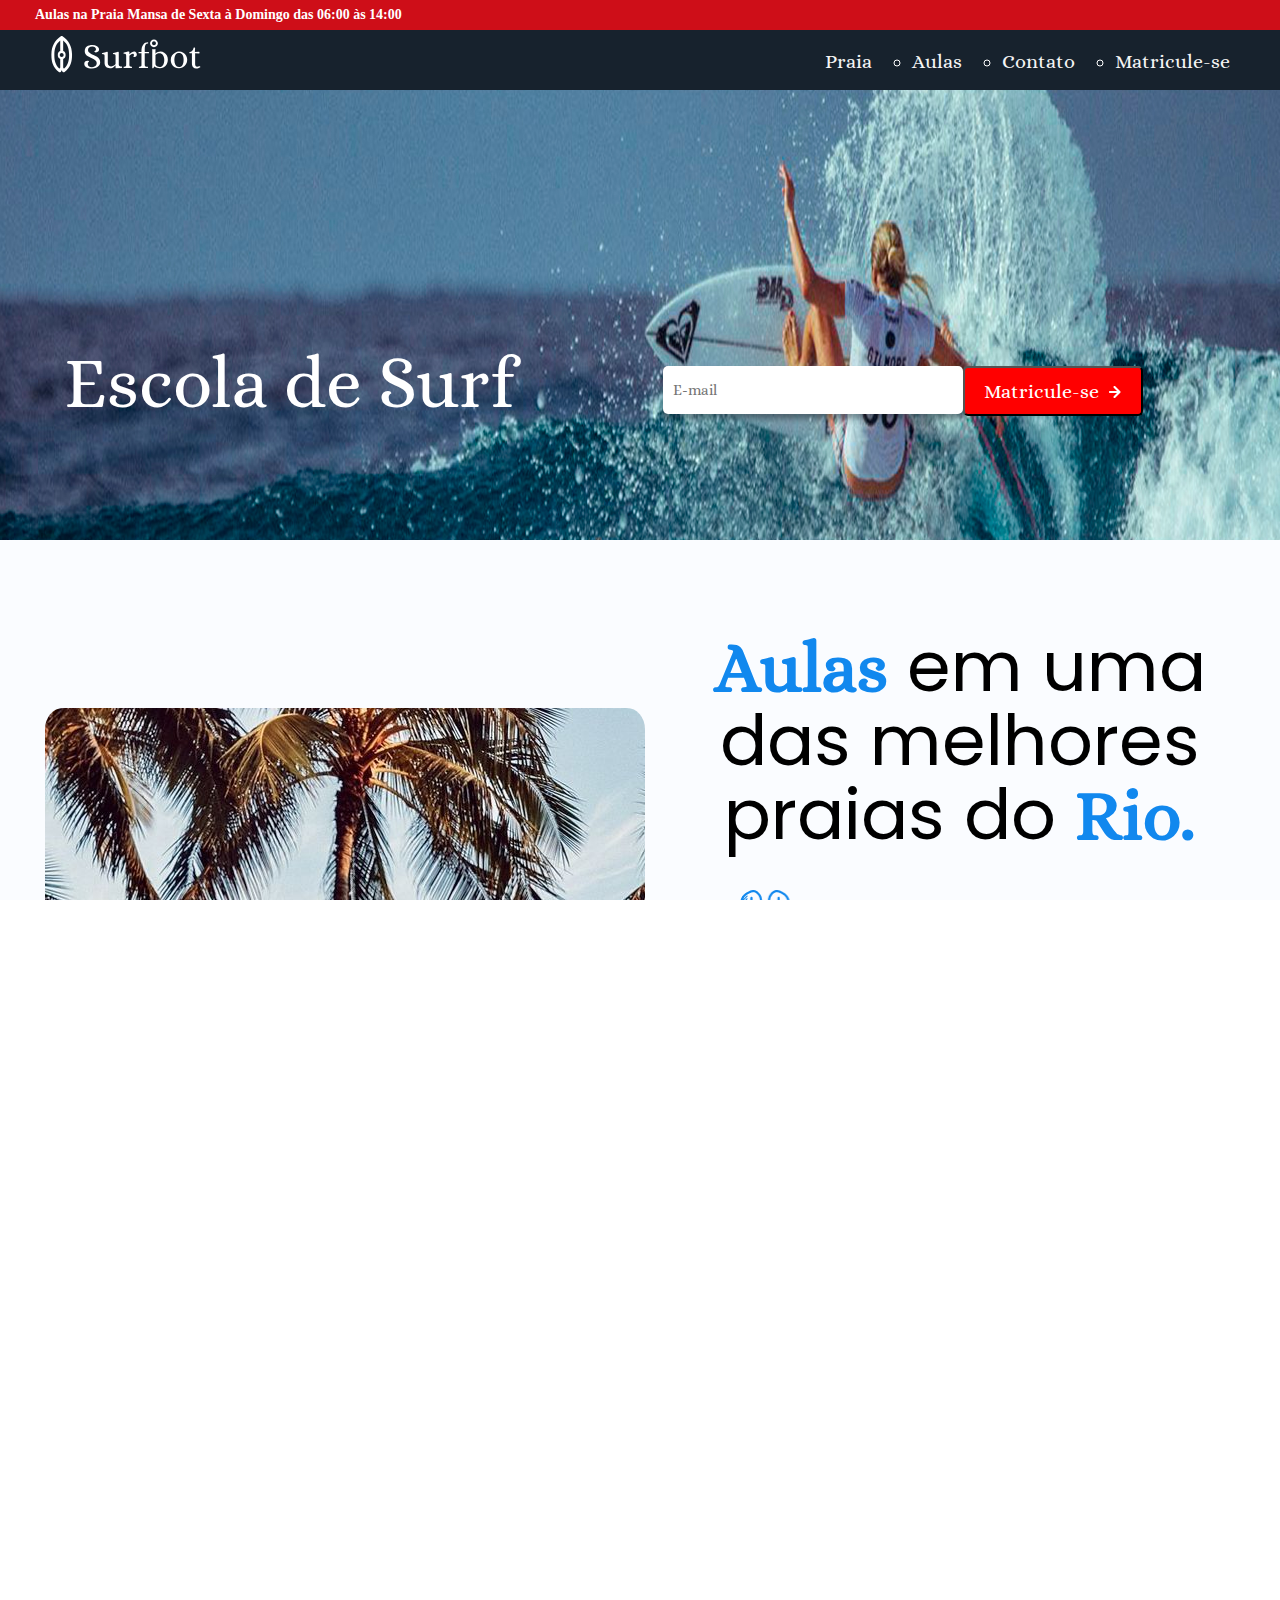
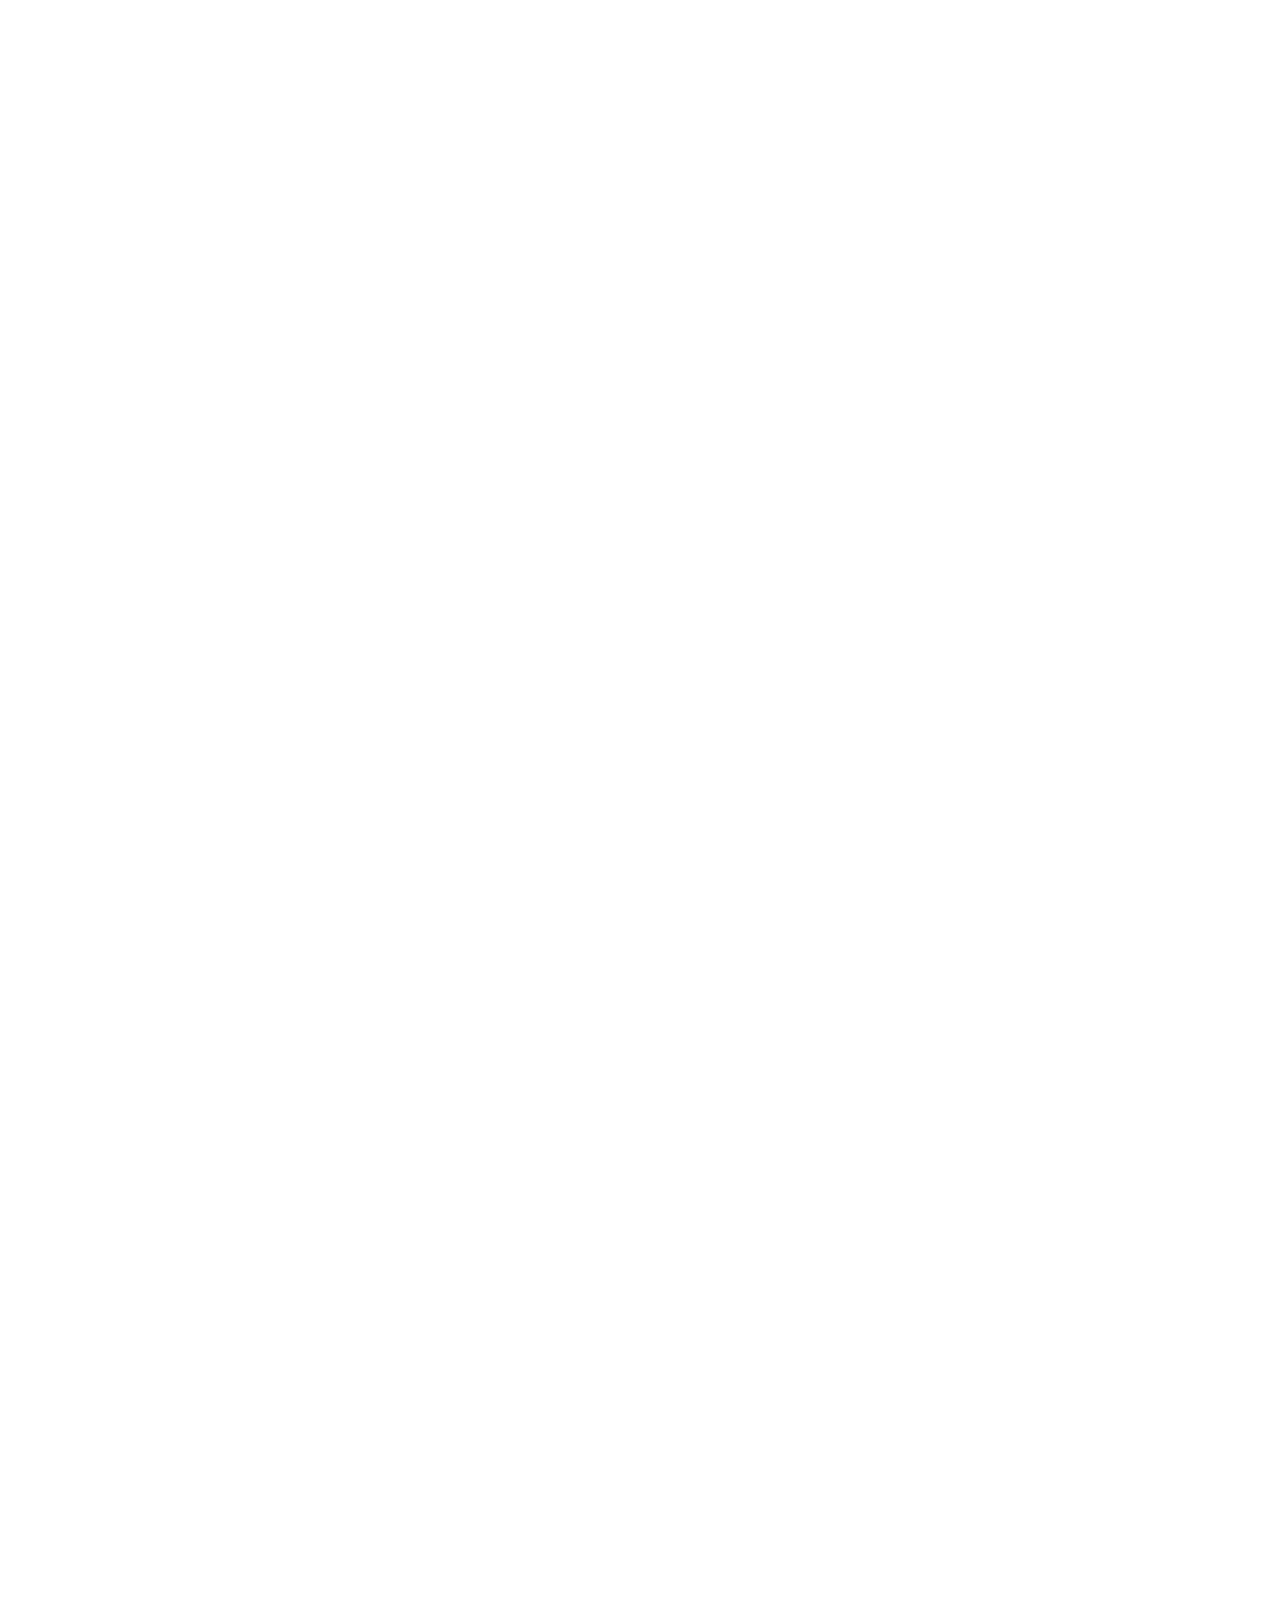
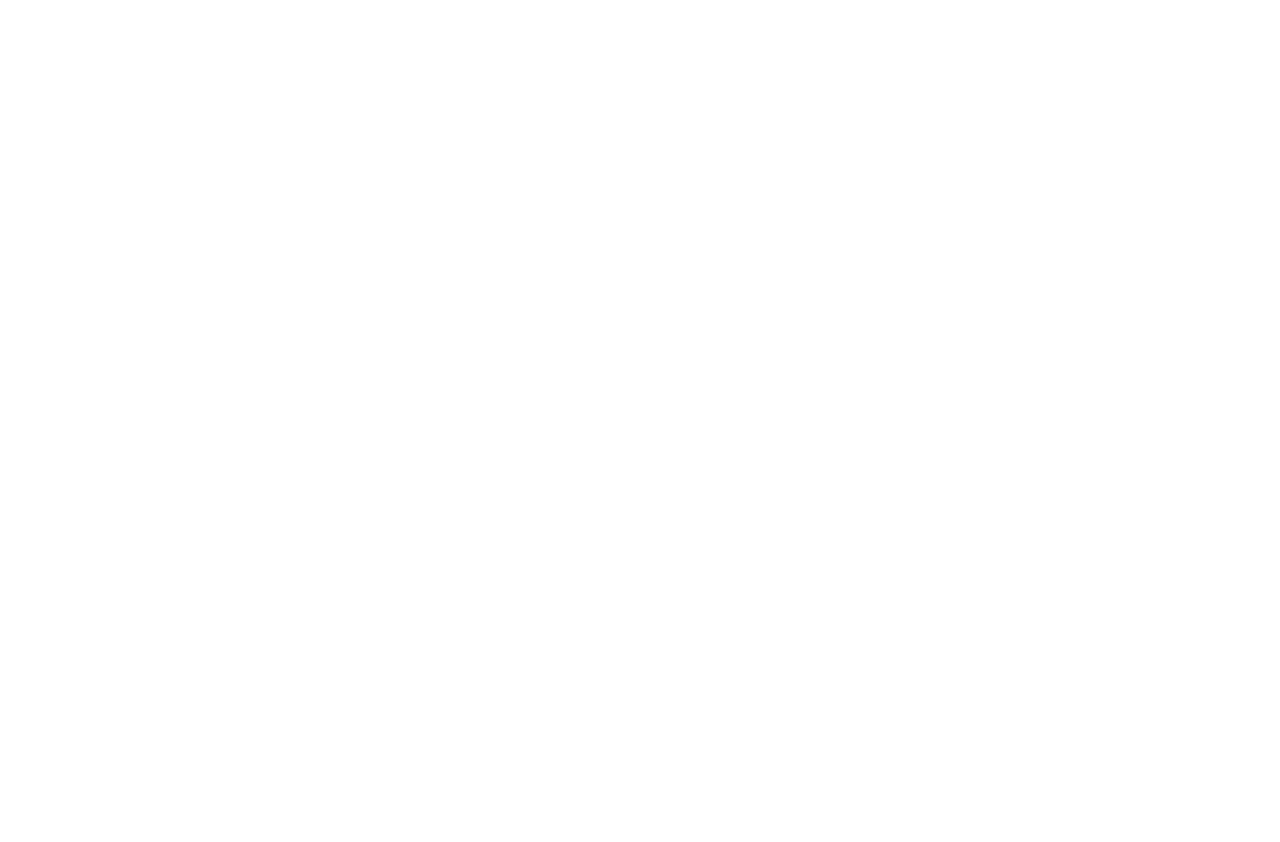
==== commit 1443222c: "Ajustando o Responsivo" ====
--- a/index.html
+++ b/index.html
@@ -10,8 +10,6 @@
     <link rel="preconnect" href="https://fonts.gstatic.com">
     <link href="https://fonts.googleapis.com/css2?family=Poppins:wght@300;400;500&display=swap" rel="stylesheet">
 
-
-    
     <link rel="stylesheet" href="css/pagamento/pgheader.css">
     <link rel="stylesheet" href="css/footer/footer.css">
     <link rel="stylesheet" href="css/contato/contato.css">
@@ -254,10 +252,10 @@
                         <form>
                         
                             <label for="nome"><P>Nome:</P></label>
-                            <input type="text" placeholder="Nome" name="nome" id="nome">
+                            <input type="text" placeholder="Nome:" name="nome" id="nome">
 
                             <label for="nome"><p>Email:</p></label>
-                            <input type="text" placeholder="E-mail" name="Email" id="Email">
+                            <input type="text" placeholder="E-mail:" name="Email" id="Email">
                             <label for="nome" name="mensagem"><p>Mesagem:</p></label>
                             <textarea name="mensagem">Deixe suas duvidas !</textarea>
 
--- a/css/pagamento/pgheader.css
+++ b/css/pagamento/pgheader.css
@@ -8,17 +8,20 @@
 .chamadamatricule{
     text-align: center;
     width:100%;
-    height: 200px;
-    background: #eceef0;
+    height: 12.5rem;
+    
+    
 
 }
  .chamadamatricule h1{
-    
+
     font-style: normal;
     font-weight: normal;
-    font-size: 72px;
-    padding-top: 100px;
-    color: #445566;
+    font-size: 4.68rem;
+    width: 100%;
+    padding: 2rem 2rem;
+    color:rgb(102, 90, 90);
+     background: #EFF4F9;
     font-family: 'Poppins', sans-serif;
 }
 
--- a/css/footer/footer.css
+++ b/css/footer/footer.css
@@ -1,8 +1,8 @@
 
 footer{
-    margin-top: 50px;
+    margin-top: 3.125rem;
     width: 100%;
-    padding: 30px 3%;   
+    padding: 1.875rem 3%;   
     color:#fff;
     background: #1188EE;
     display: flex;
--- a/css/contato/contato.css
+++ b/css/contato/contato.css
@@ -3,16 +3,16 @@
     display: flex;
     flex-wrap: wrap;
     width:100%;
-    margin-top: 20px;
-    height:500px;
-    min-width: 900px;
+    margin-top: 1.25rem;
+    height:550px;
+    min-width: 34.375rem;
 }
 
 
 section  h1 { 
     font-family: 'Poppins', sans-serif;
     text-align: center;
-    margin-top: 30px;
+    margin-top: 1.875rem;
     color:black;
 }
 
@@ -20,15 +20,16 @@
 
     width:50%;
     height:100%;
-    max-width: 700px;
+    max-width: 43.75rem;
     margin: 0 auto;
+    
 
 }
 .contatobox2{
 
     width:50%;
     height:100%;
-    max-width: 1000px;
+    max-width: 62.5rem;
    
 }
 
@@ -36,17 +37,18 @@
 .contatobox1 > form {
 
     margin: 0 auto;
-    width: 500px;
-    height:500px;
+    width: 31.25rem;
+    height:31.25rem;
   
 }
 .contatobox1 > form > input{
 
-    width: 470px;
-    height: 50px;
+    width: 29.375rem;
+    height: 3.125rem;
     padding-left: 5px;
     font-size: 15px;
-    background: #dcdfe2;
+  
+    background: #e7ecf0;;
     box-shadow: 0px 2px 2px rgba(187, 204, 221, 0.4);
     border-radius: 5px;
     border: none;
@@ -65,14 +67,14 @@
 
 
 textarea{
-    width: 470px;
-    height: 180px;
-    background: #dcdfe2;
-    box-shadow: 0px 2px 2px rgba(187, 204, 221, 0.4);
+    width: 29.375rem;
+    height: 11.25rem;
+    background: #e7ecf0;
+    box-shadow: 0px 2px 2px rgba(205, 217, 230, 0.4);
     border-radius: 5px;
     font-size: 15px;
     padding-left: 15px;
-    padding-top: 25px;
+    padding-top: 1.5625rem;
     resize: none;
     border: none;
     font-family: 'Poppins', sans-serif;
@@ -87,6 +89,9 @@
     display: flex;
     flex-direction: row;  
     margin-top: 10px; 
+    width: 50%;
+    height: auto;
+   
 
 }
 .cardendereço{
@@ -101,9 +106,9 @@
 .contatobox2  ul p{
     font-family: 'Poppins', sans-serif;
     font-style: normal;
-    font-weight: 500;
-    font-size: 18px;
-    line-height: 21px;
+    font-weight: 31.25rem;
+    font-size: 1.125rem;
+    line-height: 1.3125rem;
     color: #445566;
     
 
@@ -113,21 +118,20 @@
 .info1,.info2,.info3{
   
     text-align: left;
-    width:300px;
-    height: 130px;
-    margin: 50px;
-
+    width: 18.75em;;
+    height: 8.125rem;
+    margin: 3.125rem;
 }
 
  
 .contatobox2 .info1,.info2,.info3, ul{
 
-    margin-top:20px;
+    margin-top:1.25rem;
 }
 .info1,.info2,.info3, ul li {
     font-family: 'Poppins', sans-serif;
     list-style-type: none;
-    font-size: 16px;
+    font-size: 1rem;
     margin: 0 10px;
     margin-top: 5px;
     
@@ -138,9 +142,9 @@
     
     background-image: url(/image/bg-icones.jpg);
     width: 100%;
-    max-width: 220.12px;
-    height: 450px;
+    max-width: 13.78rem;
+    height: 28.125rem;
    
-    margin-top:20px;
+    margin-top:1.25rem;
    
 }
--- a/css/animaçõescss/anima.css
+++ b/css/animaçõescss/anima.css
@@ -21,12 +21,12 @@
 .menu > ul > li > .a::after{
   content: "";
   width: 100%;
-  max-width: 52px;
+  max-width: 3.25rem;
   height: 2px;
   background-color: rgb(9, 198, 255);
   position: absolute;
   left: 65.5%;
-  top: 75px;
+  top:4.6875rem;
   transform: scaleX(0);
   transition: transform 0.4s;
   /*progres animation
@@ -37,12 +37,12 @@
 .menu > ul > li > .b::after{
     content: "";
     width: 100%;
-    max-width: 60px;
+    max-width: 3.75rem;
     height: 2px;
     background-color: rgb(9, 198, 255);
     position: absolute;
     left: 71.5%;
-    top: 75px;
+    top: 4.6875rem;
     transform: scaleX(0);
     transition: transform 0.4s;
     /*progres animation
@@ -54,12 +54,12 @@
   .menu > ul > li > .c::after{
     content: "";
     width: 100%;
-    max-width: 75px;
+    max-width:4.6875rem ;
     height: 2px;
     background-color: rgb(9, 198, 255);
     position: absolute;
     left: 78.5%;
-    top: 75px;
+    top: 4.6875rem;
     transform: scaleX(0);
     transition: transform 0.4s;
     /*progres animation
--- a/css/galeriawave/galeria.css
+++ b/css/galeriawave/galeria.css
@@ -34,8 +34,8 @@
 }
 
 #modal-img{
-    width: 500px;
-    height: 600px;
+    width: 31.25rem;
+    height: 37.5rem;
 }
 
 .modal{
@@ -60,17 +60,22 @@
     left:30%;
 
 }
-
+#btn-close:hover{
+    color:rgb(223, 196, 223);
+    background-color:rgba(0, 0, 0, 0.7);
+    
+}
 #btn-close{
     color:#FFF;
-    background-color:#000;
+    background-color:rgba(0,0,0,.2);
     position: relative;
     top: -40%;
-    right:0;
-    padding:5px 10px;
-    font-size: 25px;
-    border:solid 1px white;
+    right:7%;
+    padding:3px 8px;
+    font-size: 1.56rem;
+    border:solid 1px rgba(255, 255, 255, 0.493);
     cursor: pointer;
+    transition:all linear 0.2s;
 }
 
 .modal-active{
@@ -79,10 +84,10 @@
 }
 
 .galeriarow img:nth-of-type(1){
-    height: 350px;
-    margin-top: 50px;
+    height: 21.875rem;
+    margin-top:3.125rem;
 }
 .galeriarow img:nth-of-type(4){
-    height: 350px;
-    margin-top: 50px;
+    height: 21.875rem;
+    margin-top: 3.125rem;
 }--- a/css/aulas/central.css
+++ b/css/aulas/central.css
@@ -1,6 +1,6 @@
 .aulas {
     width: 100%;
-    height: 900px;
+    height: 56.25rem;
     background: #EFF4F9;
     margin: 0 auto;
 }
@@ -8,21 +8,21 @@
 
 .wave{
     background-image: url(/image/ondas.png);
-    width: 200px;
-    height: 66.80px;
+    width: 12.5rem;
+    height: 4.175rem;
     margin: 0 auto;
     position: relative;
-    top:-30px;
+    top:-1.875rem;
     
 }
 .aulas > h1{
-    margin-top:20px;
+    margin-top:1.25rem;
     color:#384149;
     text-align: center;
     font-family: Alice;
     font-style: normal;
     font-weight: normal;
-    font-size: 72px;
+    font-size: 4.5rem;
 }
 
 .centralcard{
@@ -32,9 +32,9 @@
     align-items: center;
     margin-left: auto;
     margin-right: auto;
-    margin-top: 80px;
+    margin-top: 5rem;
     width: 100%;
-    max-width: 1200px;
+    max-width: 75rem;
     text-align: center;
     
 }
@@ -42,32 +42,32 @@
 
  .imgsurf{
     background-image: url(/image/surfbot-icon.png) ;
-    width: 21px;
-    height: 50px;
+    width: 2rem;
+    height: 3rem;
     position: relative;
     left: 50%;
     transform: translateX(-50%);
-    top:-20px;
+    top:-1.2rem;
     background-repeat: no-repeat;
 }
 .card3{
     width: 100%;
-    max-Width :370px;
-    Height:440px;    
+    max-Width :22rem;
+    Height:27.5rem;    
     background: #FFFFFF;
     box-shadow: 0px 5px 5px rgba(187, 204, 221, 0.4), 0px 10px 10px rgba(187, 204, 221, 0.4);
-    border-radius: 5px;
+    border-radius: 8px;
  
 }
 
 
 .card1,.card2{
     width: 100%;
-    max-Width :370px;
-    Height:440px;    
+    max-Width :22rem;
+    Height:27.5rem;    
     background: #FFFFFF;
     box-shadow: 0px 5px 5px rgba(187, 204, 221, 0.4), 0px 10px 10px rgba(187, 204, 221, 0.4);
-    border-radius: 5px;
+    border-radius: 8px;
        
 
 }
@@ -95,20 +95,20 @@
     font-family: Nunito;
     font-style: normal;
     font-weight: bold;
-    font-size: 24px;
-    line-height: 33px;
+    font-size: 1.5rem;
+    line-height: 2rem;
     font-family: 'Poppins', sans-serif;
  
 } 
 
 .listacard{
-    margin-top:20px;
+    margin-top:1.20rem;
     margin-left: auto;
     margin-right: auto;
     justify-content:center;
     width:70%;
     text-align: center;
-    height: 150px;
+    height: 9.375rem;
     background-color: rgb(247, 255, 252);
 
   
@@ -131,12 +131,12 @@
     list-style:none;
     font-style :normal;
     font-Size :14px;
-    Line-height :30px;
+    Line-height :1.875rem;
     list-style-position: inside;
     color:rgb(80, 92, 92);
     text-align: left;
     font-family: 'Poppins', sans-serif;
-    width: 300px;
+    width: 16.75rem;
 }
 
 .preco {
@@ -148,11 +148,11 @@
 
 button > a {
     text-decoration: none;
-    font-size: 20px;
+    font-size: 1.25rem;
     color:#FFFFFF;    
 }
 button{
-    margin-top: 25px;
+    margin-top: 1.5625rem;
     padding: 10px 40px;  
     background: #4b7aa8;
     border-radius: 5px;
@@ -166,10 +166,10 @@
 
 .propaganda{
     
-    width: 550px;
-    height: 59px;
+    width: 34.375rem;
+    height: 3.6875rem;
  
-    margin-top: 80px;
+    margin-top: 5rem;
     margin-left: auto;
     margin-right: auto;   
     font-size: 15px;
--- a/css/conteudo/box1.css
+++ b/css/conteudo/box1.css
@@ -1,7 +1,7 @@
 .box1{
     width:50%;
     height: 100%;
-   
+    max-width:42.18rem;
     display: flex;
     flex-direction: column;
     align-items: center;
@@ -12,35 +12,30 @@
 .imgbox1{
     background-image: url(/image/prachassurf.jpg);
     width: 100%;
-    max-width: 600px;
+    max-width:37.5rem;
     height: 100%;
-    max-height: 700px;
-    margin-left: 50px;
-  
+    max-height: 43.75rem;
+    margin-left: 3.125rem;
     border-radius: 3%;
   
-
 }
 .imgbox1 > .imgmap img   {
    
     width:100%;
-    max-width: 500px;
-    height: 200px;
+    max-width: 31.25rem;
+    height: 12.5rem;
     position: relative;
-    top:550px;
+    top:34.375rem;
     left:7%;
     background-repeat: no-repeat;
     cursor: pointer;
     border-radius: 3%;
-   
-
-   
 }
 
 .listabox1{
     display:flex;
     justify-content: left;
-    margin-top: 50px;
+    margin-top: 3.125rem;
     margin-right: 20%;
 
 }
@@ -50,12 +45,12 @@
 
 }
 .listabox1 > ul > li > h1{
-    font-size: 23px;
+    font-size: 1.437rem;
     margin: none;
 } 
 span{
     color:#6e7573;
-    font-size: 16px;
+    font-size: 1rem;
 }
 .listabox1  li p ::before{
         
--- a/css/conteudo/box2.css
+++ b/css/conteudo/box2.css
@@ -6,6 +6,7 @@
     flex-direction:column;
     align-items: center;
     padding-top: 30px;
+   
     
 }
 
@@ -73,16 +74,16 @@
 
 .box2text{
     width:100%;
-    max-width: 400px;
+    max-width: 25rem;
     height: 70%;
-    margin-top: 80px;
+    margin-top: 5rem;
    
     text-align: justify;
    
 
 }
 .box2text > p {
-    font-size: 16px; 
+    font-size: 1rem; 
     font-family: 'Poppins', sans-serif;
 }
 .box2text > p::after{
--- a/css/central/style.css
+++ b/css/central/style.css
@@ -6,6 +6,13 @@
     font-family: 'Alice', serif;
     
 }
+
+
+:root{
+    --My-width:84.375rem;
+
+}
+
 
 html,body{
     height: 100%;
@@ -16,9 +23,11 @@
 
 header,main,footer{
     width: 100%;
-    max-width: 1366px;
+    max-width:var(--My-width);
+    margin:0 auto;
     
 }
+
 strong{
     color: #1188EE;
 }
@@ -26,13 +35,13 @@
 
     font-style: normal;
     font-weight: normal;
-    font-size: 24px;
-    line-height: 33px;
+    font-size: 1.5rem;
+    line-height: 2.06rem;
 }
 h1{
     font-family: Alice;
     font-style: normal;
     font-weight: normal;
-    font-size: 72px;
-    line-height: 74px;
+    font-size: 4.5rem;
+    line-height: 4.625rem;
 }
--- a/css/conteudo/conteudo.css
+++ b/css/conteudo/conteudo.css
@@ -13,10 +13,8 @@
     justify-content: center;
     flex-wrap: wrap;
     width:100%;
-    height:1200px;
-    margin-top: 30px;
-
-    
+    height:75rem;
+    margin-top:1.875rem;
 }
 
 
--- a/css/menu/header.css
+++ b/css/menu/header.css
@@ -4,7 +4,7 @@
 
 header .infheader {   
     width: 100%;
-    height: 30px;
+    height: 1.875rem;
     background: #1188EE;
     text-align: left;
    
@@ -12,12 +12,12 @@
 }
 header .infheader p{
     padding: 5px;
-    margin-left: 20px;
+    margin-left: 1.875rem;
     font-family: Nunito;
     font-style: normal;
     font-weight: bold;
     font-size: 14px;
-    line-height: 19px;
+    line-height: 1.1875rem;
     color:white;
     }
 
@@ -38,7 +38,7 @@
 }
 header .banner .imgbanner{
     width: 100%;
-    height:450px;
+    height:28.125rem;
     background-image:url(/image/capasurf.jpg);
     background-repeat:no-repeat;
     background-size: 100% 100%;
@@ -60,7 +60,7 @@
     font-family: Alice;
     font-style: normal;
     font-weight: normal;
-    font-size: 72px;
+    font-size: 4.5rem;
    
     color: white;
 }
@@ -71,13 +71,13 @@
 
 }
 .banner .chamada input{
-    width: 300px;    
-    height: 48px;
+    width: 18.75rem;    
+    height: 3rem;
     font-size: 15px;
     padding-left: 10px;
     margin-left: 10px;
     background: #FFFFFF;
-    margin-top:20px;
+    margin-top:1.25rem;
     box-shadow: 0px 5px 5px rgba(23, 34, 45, 0.4);
     border-radius: 5px;
     cursor: pointer;
@@ -87,10 +87,10 @@
 
  .Email > button{
     background-color: red;
-    width: 180px;
+    width: 11.25rem;
     padding: 0;
-    margin-top:20px;
-    height: 50px;
+    margin-top:1.25rem;
+    height: 3.125rem;
     cursor: pointer;
 
     
--- a/css/responsivo/media.css
+++ b/css/responsivo/media.css
@@ -7,9 +7,15 @@
 
 @media screen and (max-width:1100px){
    
+    .boxcentral{
+      
+        height:auto;
+      
+    }
+
     .box2{
    
-        width:60%;    
+        width:50%;    
         height: 100%;
         display: flex;
         flex-direction:column;
@@ -18,9 +24,8 @@
         
     }
     .box1{
-        width:40%;
+        width:50%;
         height: 100%;
-       
         display: flex;
         flex-direction: column;
         align-items: center;
@@ -28,8 +33,8 @@
     
     }
     .imgbox1{
-       
-        max-width: 550px;
+        text-align: center;
+        max-width: 600px;
         height: 800px;
         background-repeat: no-repeat;
         margin-left: 10px;
@@ -51,39 +56,39 @@
     .chamadabox2 > h1{
    
         width:100%;
-        font-size: 50px;
-        max-width: 350px;
-    
+        font-size: 60px;
+        max-width: 300px;
         height: auto;
         font-family: 'Poppins', sans-serif;
-       
-       
+       margin-bottom: 5px;
     
     }
     .alinhaicons{
    
         display: flex;
         height: auto;
-        width: 40%;
+        width: 60%;
         justify-content: space-between;
         flex-direction: column;
         height:auto;
-        padding-left: 0;
+        padding-left:0;
         
 
     }
 
     .box2text{
-        width:50%;
-        max-width: 400px;
-        height: 50%;
+        width:95%;
+        max-width:400px;
+        height: 40%;
         margin-top: 40px;
         text-align: justify;
        
     
     }
     .box2text p{
+       
         font-size: 14px;
+        margin-bottom: 10px;
     }
     .listabox1{
         display:flex;
@@ -155,10 +160,8 @@
     }
 
 
-
-
-
-}
+}
+
 
 @media screen and (max-width:900px){
 
@@ -167,7 +170,15 @@
         display: none;
      
     }
-
+    header .banner .imgbanner{
+    
+     
+        background-repeat:no-repeat;
+        background-size: 100% 100%;
+        object-fit:contain;
+        background-attachment: none;
+     
+    }
 
     .banner .imgbanner .chamada{   
    
@@ -182,9 +193,7 @@
         flex-wrap: wrap;
         justify-content: center;
         width:100%;
-        background: #fafcff;
-        align-items: center;
-    
+        
     }
     .boxcentral{
         display: flex;
@@ -198,11 +207,6 @@
     .box1{
         width:100%;
         height: auto;
-       
-        display: flex;
-        flex-direction: column;
-        align-items: center;
-        justify-content: center;
     
     }
     .box2{
@@ -214,6 +218,23 @@
         align-items: center;   
         
     }
+
+
+
+
+    
+.chamadabox2 > h1{
+   
+   
+    width:100%;
+    max-width: 550px;
+    font-size: 70px;
+    height: 260px;
+    font-family: 'Poppins', sans-serif;
+   
+   
+
+}
     
     .alinhaicons{
    
@@ -273,82 +294,88 @@
    
 
 }
-
-
-
-
-
-
-}
-
-@media screen and (max-width:600px){
-
-    .alinhaicons{
-   
-        display: flex;
-        justify-content: center;
-        flex-direction: column;
-        align-items: center;
-        width:100%;
-        max-width:300px;
-        height:300px;
-        padding-left: 30px;
-    }
-
-    .contato{
-   
-        display: flex;
-        flex-wrap: wrap;
-        flex-direction: column;
-        width:100%;
-        margin-top: 20px;
-        height:auto;
-        min-width: 400px;
-    }
-    .contatobox1{
-
-        width:100%;
-        height:auto;
-        max-width: 500px;
-        margin: 0 auto;
-    
-    }
-    .contatobox2{
-    
-        width:100%;
-        height:auto;
-        max-width: 500px;
-        margin:0 auto;
-      
-
-}
-
-
+}
+
+@media screen and (max-width:700px){
+
+    .modal{
+       display:none;
+    
+    }
+    .imgbox1{
+   
+    width: 100%;
+    max-width: 450px;
+    height: 500px;
+    margin-left: none;
+    
+
+}
+.chamadabanner > P{
+    padding-top: 50px;
+    font-size: 18px;
+    color: aliceblue;
+}
 .chamadabanner > h1 {
   
     font-size: 50px;
     max-width: 500px;
     height: auto;
    
-
-}
-
-.imgbox1{
-    background-image: url(/image/abigail-lynn-316133\ \(1\).png);
-    width: 100%;
-    max-width: 450px;
-    height: 500px;
-    background-repeat: no-repeat;
-    margin-left: none;
-    
-
-}
-.chamadabanner > P{
-    padding-top: 50px;
-    font-size: 18px;
-    color: aliceblue;
-}
-
-
-
-}+}
+   
+    .alinhaicons{
+   
+        display: flex;
+        justify-content: center;
+        flex-direction: column;
+        align-items: center;
+        width:100%;
+        max-width:300px;
+        height:300px;
+        padding-left: 30px;
+    }
+    .propaganda{
+    
+        width: 100%;
+        height: auto;
+        text-align: center;
+        margin-top: 5rem;
+        margin-left: auto;
+        margin-right: auto;   
+        font-size: 15px;
+    }
+
+    .contato{
+   
+        width:100%;
+        margin-top: 20px auto;
+        height:auto;
+        min-width: 500px;
+    }
+    .contatobox1{
+
+        width:100%;
+        height:auto;
+        max-width: 480px;
+        margin: 0 auto;
+    
+    }
+    .contatobox2{
+    
+        width:100%;
+        height:auto;
+        max-width: 500px;
+        margin:0 auto;
+      
+
+}
+
+
+
+
+}
+
+
+
+
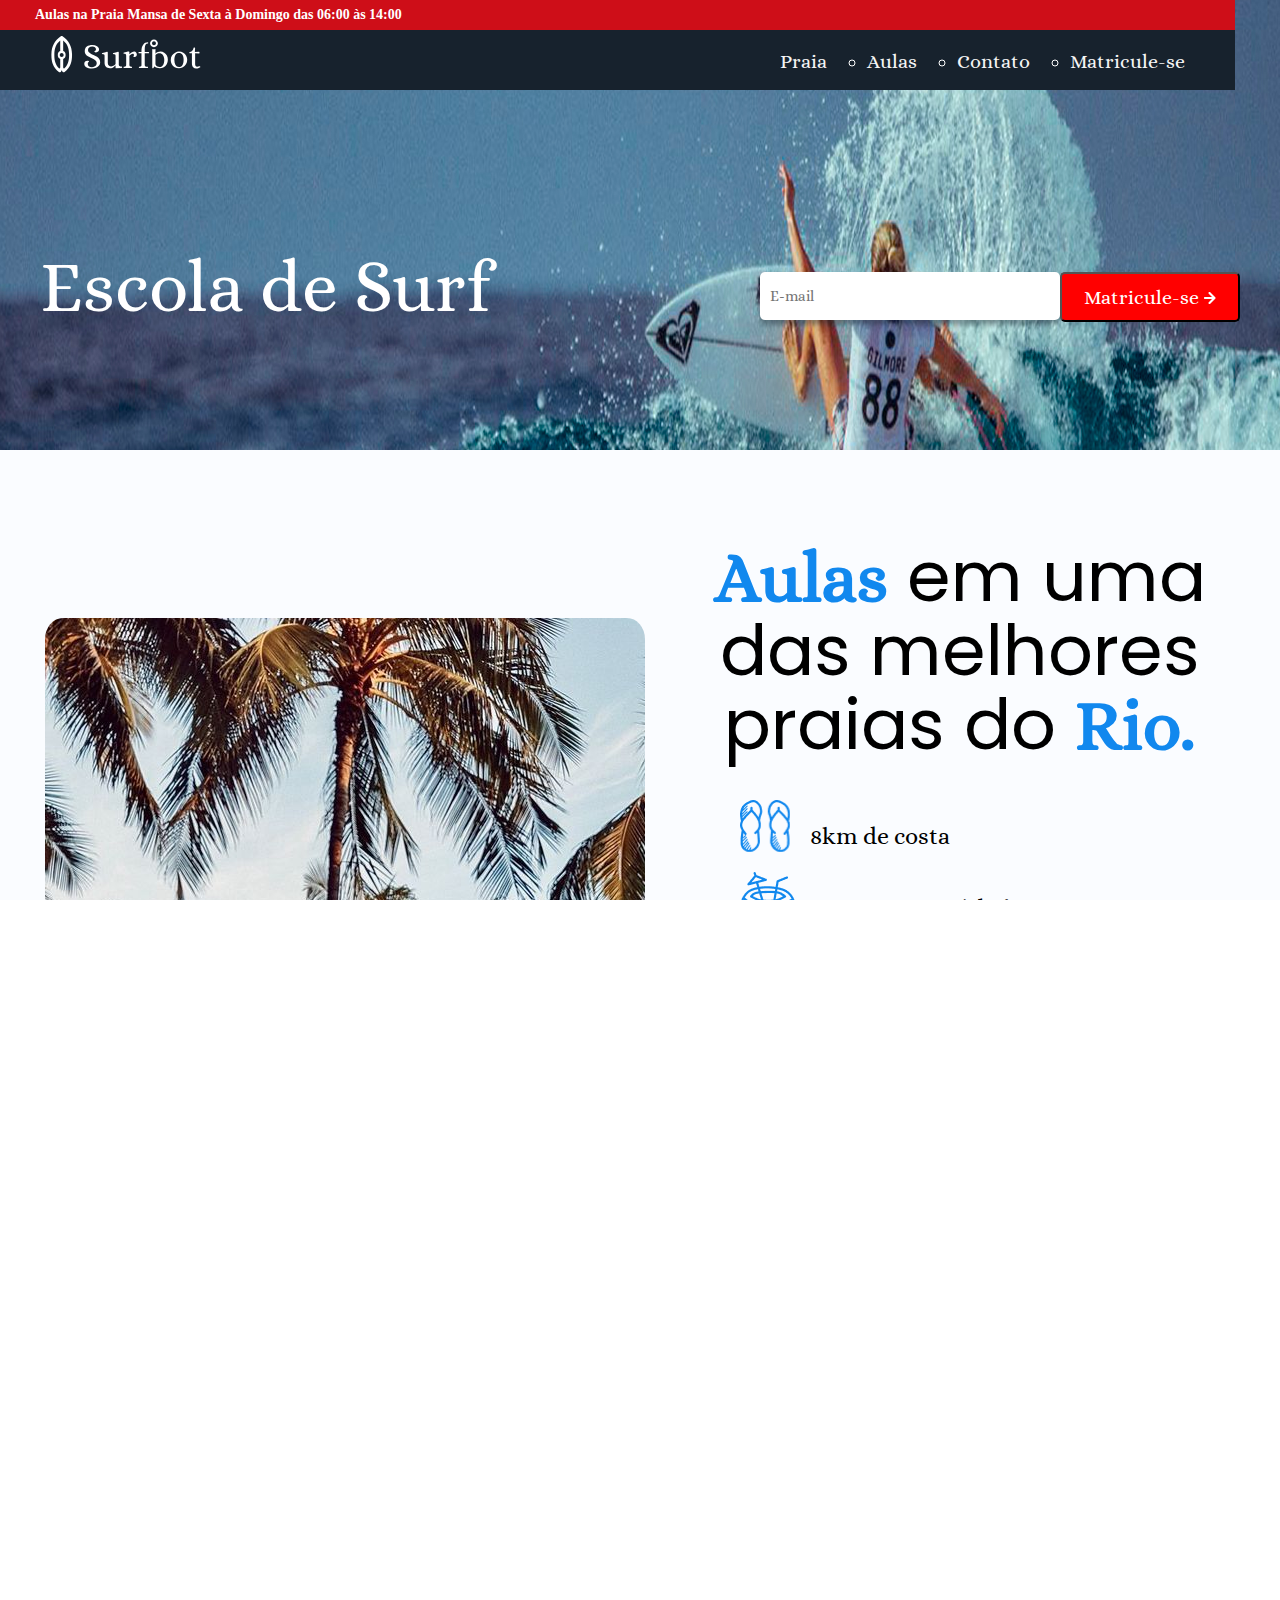
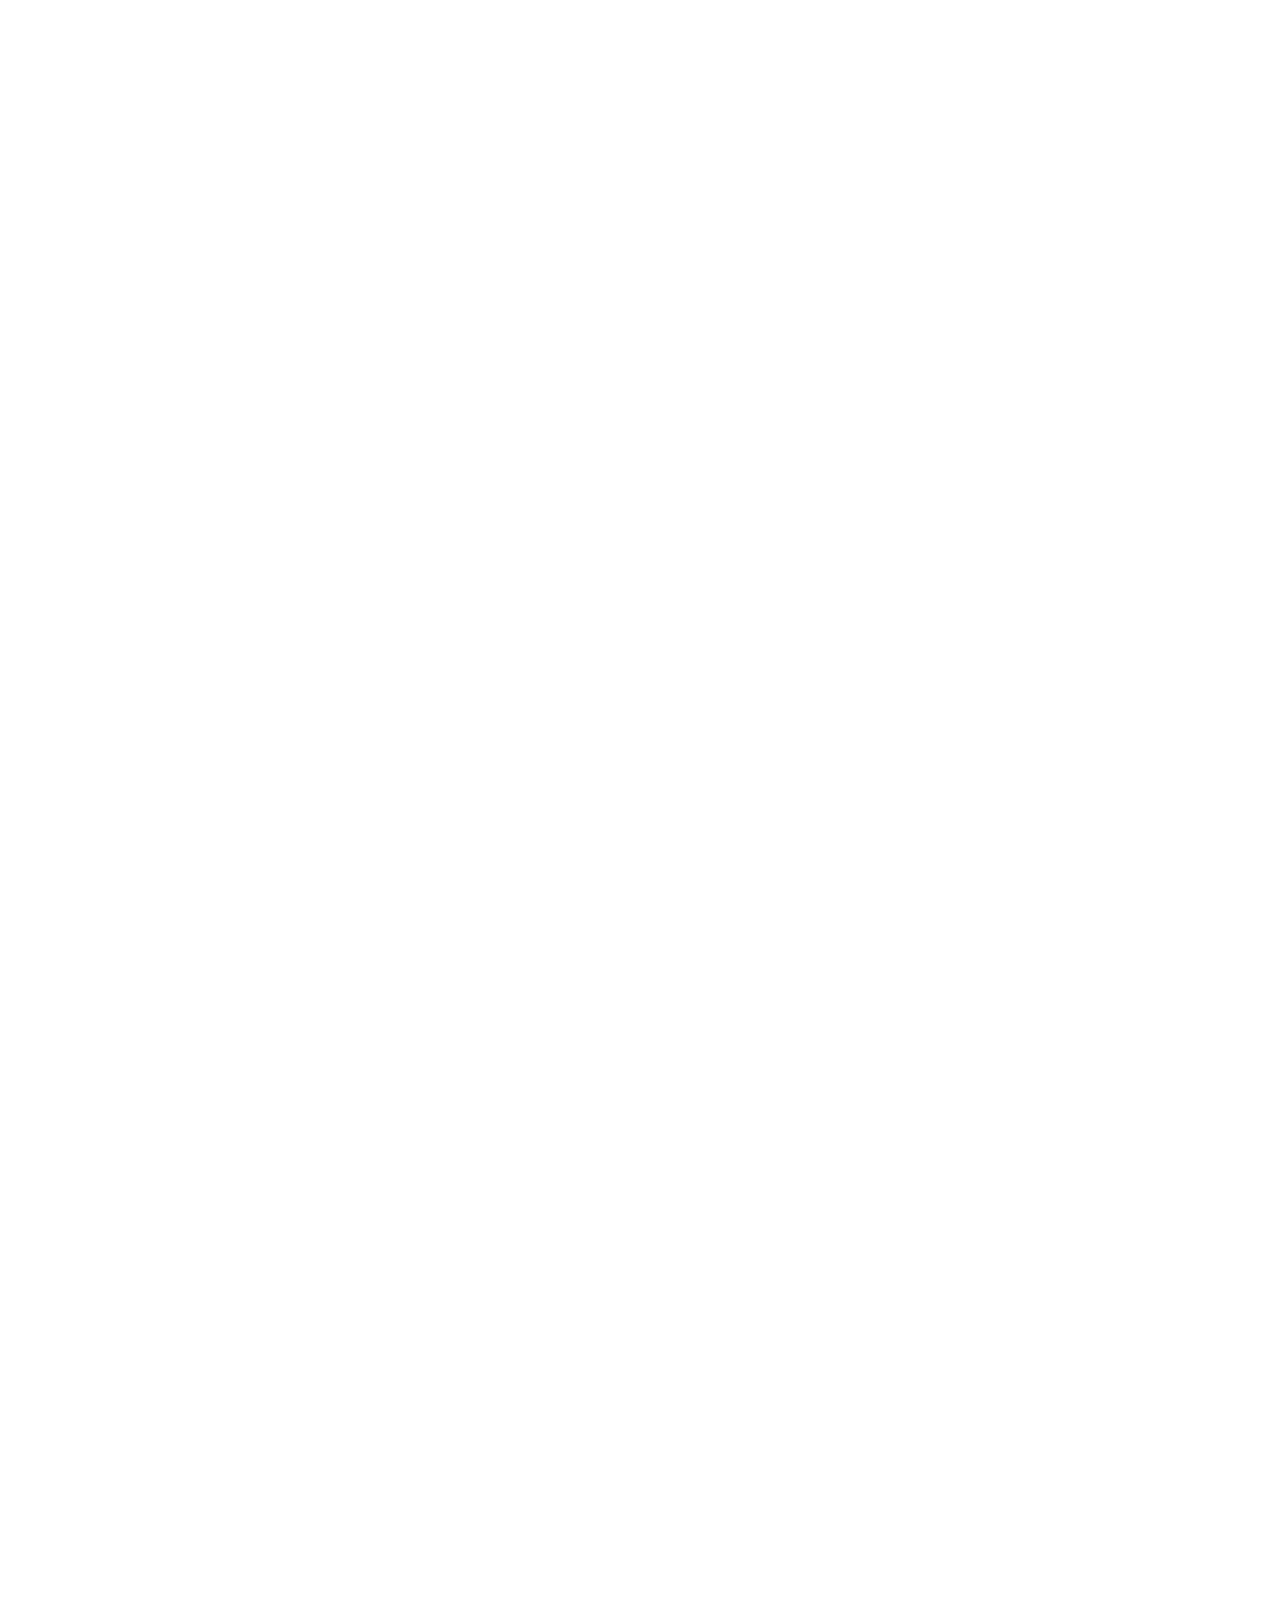
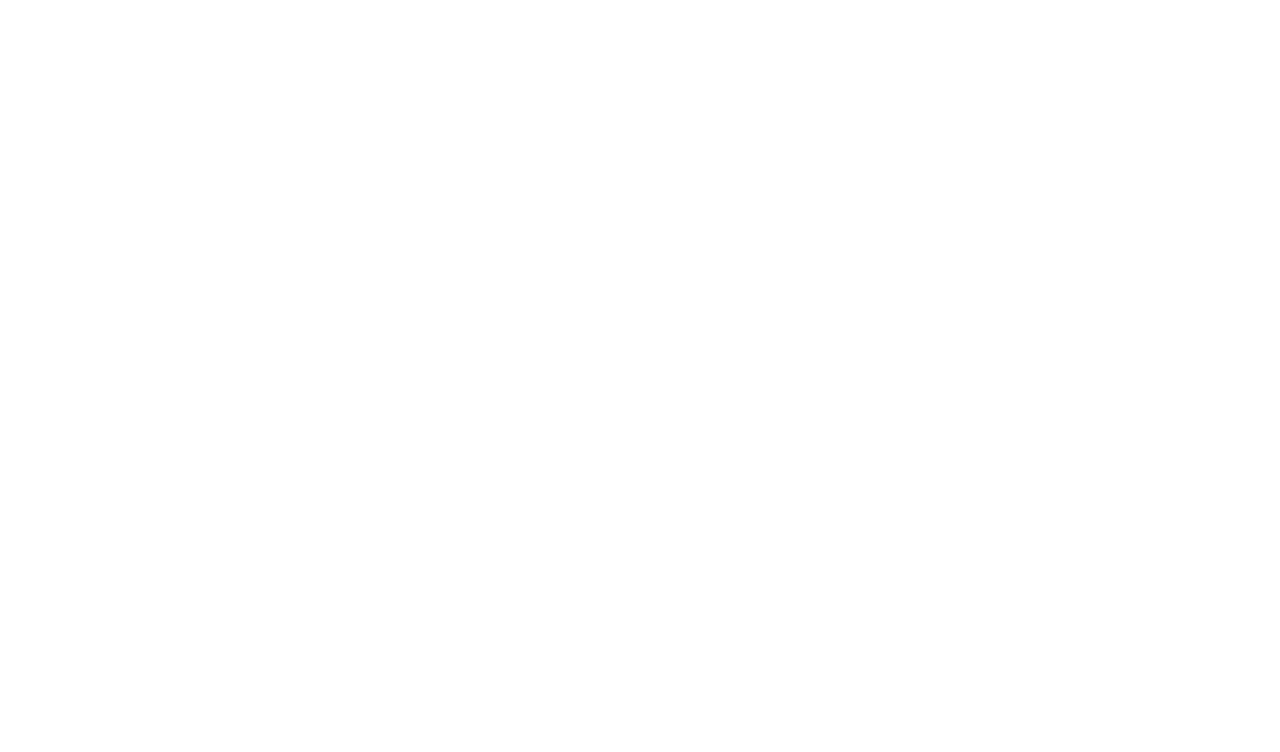
==== commit caf1cfc1: "Fazendo menu-mobile" ====
--- a/index.html
+++ b/index.html
@@ -1,6 +1,6 @@
-
 <!DOCTYPE html>
 <html lang="en">
+
 <head>
     <meta charset="UTF-8">
     <meta http-equiv="X-UA-Compatible" content="IE=edge">
@@ -14,308 +14,365 @@
     <link rel="stylesheet" href="css/footer/footer.css">
     <link rel="stylesheet" href="css/contato/contato.css">
     <link rel="stylesheet" href="css/animaçõescss/anima.css">
-    <link rel="stylesheet" href="css/galeriawave/galeria.css"> 
-      <link rel="stylesheet" href="css/aulas/central.css">  
-      <link   rel="stylesheet" href="css/conteudo/box1.css">
-      <link   rel="stylesheet" href="css/conteudo/box2.css">
-      <link   rel="stylesheet" href="css/central/style.css">
-      <link rel="stylesheet" href="css/menu/menu.css"> 
-      <link rel="stylesheet" href="css/conteudo/conteudo.css"> 
-      <link rel="stylesheet" href="css/menu/header.css">
-      <link   rel="stylesheet" href="css/responsivo/media.css">
+    <link rel="stylesheet" href="css/galeriawave/galeria.css">
+    <link rel="stylesheet" href="css/aulas/central.css">
+    <link rel="stylesheet" href="css/conteudo/box1.css">
+    <link rel="stylesheet" href="css/conteudo/box2.css">
+    <link rel="stylesheet" href="css/central/style.css">
+    <link rel="stylesheet" href="css/menu/menu.css">
+    <link rel="stylesheet" href="css/conteudo/conteudo.css">
+    <link rel="stylesheet" href="css/menu/header.css">
+    <link rel="stylesheet" href="css/responsivo/media.css">
     <link rel="preconnect" href="https://fonts.gstatic.com">
     <link href="https://fonts.googleapis.com/css2?family=Alice&display=swap" rel="stylesheet">
     <title>SurfAcademy</title>
-   
-    
+
+
 
 </head>
+
 <body>
-    
-
-    <header>    
-        
-            
-        <div class="infheader">
+
+
+    <header>
+
+        <div class="containposition">
+            <div class="infheader">
                 <p>Aulas na Praia Mansa de Sexta à Domingo das 06:00 às 14:00</p>
-            </div><!--infheader-->
-        
-
-        <div class="barmenu" >  
-               
-             <div class="logo">
-                 <a href=""><img src="/image/surfbot-logo (1).svg" > </a>
-             </div>
-            
-            <div class="menu"> 
-           
-                    <ul>
+            </div>
+            <!--infheader-->
+
+
+            <div class="barmenu">
+
+                <div class="logo">
+                    <a href=""><img src="/image/surfbot-logo (1).svg"></a>
+                </div>
+
+                <nav id="nav">
+                    <button aria-label="Abrir Menu" aria-haspopup="true" aria-controls="menu" aria-expanded="false"
+                        id="btn-mobile">
+                        <span id="menuzinho"></span>
+                    </button>
+                    <ul id="menu" role="menu">
                         <li><a class="a" href="">Praia</a></li>
-                        <li><a href="#Aulas" class="b"  href="">Aulas</a></li>
+                        <li><a href="#Aulas" class="b" href="">Aulas</a></li>
                         <li><a href="#Contato" class="c" href="">Contato</a></li>
-                        <li><a  href="/pagamento.html">Matricule-se</a></li>
+                        <li><a href="/pagamento.html">Matricule-se</a></li>
 
                     </ul>
-            </div>
-            </div><!--barmenu-->
-         
-            <div class="banner">
- 
-                <div class="imgbanner">
-               
-                        <div class="chamada">
-                                <div  class="escolanome">
-                                    <h1>Escola de Surf </h1>
-                                </div>
-                                <div class="Email">
-                                    <input type="text" placeholder="E-mail" >
-                                    <button class="bannerbotao"><a href="pagamento.html" >Matricule-se</a><img src="image//Vector (3).png"></button>    
-                                </div>
-                              <div class="clear"></div>  
-                        </div><!--chamada-->
-                </div><!--imgbanner-->
-            </div><!--banner-->
-           
+                </nav>
+            </div>
+            <!--containposition-->
+        </div>
+        <!--barmenu-->
+
+        <div class="banner">
+
+            <div class="imgbanner">
+
+                <div class="chamada">
+                    <div class="escolanome">
+                        <h1>Escola de Surf </h1>
+                    </div>
+                    <div class="Email">
+                        <input type="text" placeholder="E-mail">
+                        <button class="bannerbotao"><a href="pagamento.html">Matricule-se</a><img
+                                src="image//Vector (3).png"></button>
+                    </div>
+                </div>
+                <!--chamada-->
+            </div>
+            <!--imgbanner-->
+        </div>
+        <!--banner-->
+
     </header>
-        <main>
-        
-            <section class="conteudo">
-               
-                <div class="boxcentral">
-                    
-                    
-                    
-                    <div class="box1">
-                       
-                        <div class="imgbox1">
-                            <div  class="imgmap">
-                                <a target="_blank"  href="https://www.google.com.br/maps/place/Praia+Vermelha/@-22.9955666,-44.5302021,11.7z/data=!4m8!1m2!2m1!1spraia+mansa+rio+de+janeiro!3m4!1s0x9daec43e4c17a7:0x7d237ee54f20d77c!8m2!3d-23.0240529!4d-44.4979334"> 
-                                    <img src="image/Captura de Tela 2017-10-25 às 21.01.jpg">
-                                 </a></div>
-                   
-                        </div>
-                        <div class="listabox1">
-                            <ul>
-                                <li><p>COMO CHEGAR:</p></li>
-                                <li><p>Carro <span>  Pela via Lúcio Costa sentido Barra</span></p></li>
-                                <li><p>Ônibus <span> Linhas 2333, 138, 189 e 170</span></p></li>
-                                <li><p>Metrô <span> Linha azul sentido Zona Sul</span></p></li>
-                            </ul>
-                        </div>
-
-                    </div><!--box1-->
-    
-                        
-                    <div class="box2">
-                        <div class="chamadabox2">
-                            <h1 ><strong>Aulas</strong>  em uma das melhores praias do <strong> Rio.</strong></h1>
-                        </div>
-                        <div class="alinhaicons">
+    <main>
+
+        <section class="conteudo">
+
+            <div class="boxcentral">
+
+
+
+                <div class="box1">
+
+                    <div class="imgbox1">
+                        <div class="imgmap">
+                            <a target="_blank"
+                                href="https://www.google.com.br/maps/place/Praia+Vermelha/@-22.9955666,-44.5302021,11.7z/data=!4m8!1m2!2m1!1spraia+mansa+rio+de+janeiro!3m4!1s0x9daec43e4c17a7:0x7d237ee54f20d77c!8m2!3d-23.0240529!4d-44.4979334">
+                                <img src="image/Captura de Tela 2017-10-25 às 21.01.jpg">
+                            </a>
+                        </div>
+
+                    </div>
+                    <div class="listabox1">
+                        <ul>
+                            <li>
+                                <p>COMO CHEGAR:</p>
+                            </li>
+                            <li>
+                                <p>Carro <span> Pela via Lúcio Costa sentido Barra</span></p>
+                            </li>
+                            <li>
+                                <p>Ônibus <span> Linhas 2333, 138, 189 e 170</span></p>
+                            </li>
+                            <li>
+                                <p>Metrô <span> Linha azul sentido Zona Sul</span></p>
+                            </li>
+                        </ul>
+                    </div>
+
+                </div>
+                <!--box1-->
+
+
+                <div class="box2">
+                    <div class="chamadabox2">
+                        <h1><strong>Aulas</strong> em uma das melhores praias do <strong> Rio.</strong></h1>
+                    </div>
+                    <div class="alinhaicons">
                         <div class="sandalha">
                             <div class="imgsand"></div>
-                             <div class="textsand"><p>8km de costa</p> </div>
-                            </div> 
-                          
-                            <div class="coco">
+                            <div class="textsand">
+                                <p>8km de costa</p>
+                            </div>
+                        </div>
+
+                        <div class="coco">
                             <div class="imgcoco"></div>
-                             <div class="textcoco"><p>Restaurantes à beira mar</p> </div> 
+                            <div class="textcoco">
+                                <p>Restaurantes à beira mar</p>
                             </div>
-
-                            <div class="boia">
-                                <div class="imgboia"></div>
-                                 <div class="textboia"><p>Salva-vidas a cada 300m</p> </div> 
-                          
-                                </div>
-                                
-                            </div><!--alinhamentoicons-->
-                                <div class="box2text" >
-                                    <p id="p" >Como cidade capital, abriga na zona chamada Plateau,
-                                         promontório à beira-mar, 
-                                         edifícios públicos e outras construções de importância, 
-                                         como o Palácio Presidencial, 
-                                         construído no fim do século XIX para ser a residência do governador português. 
-                                         Como cidade capital, abriga na zona chamada Plateau, promontório à beira-mar, 
-                                         edifícios públicos e outras construções de importância, como o Palácio Presidencial, 
-                                         construído no fim do século XIX para ser a residência do governador português.</p>
-                                </div>
-
-                     </div><!--box2-->        
-                </div><!--boxcentral-->
-
-            </section>
-            <section class="aulas">
-
-                    <div class="wave"></div>
-                    <h1 id="Aulas">Aulas</h1>
-                
-                <div class="centralcard">
-                   
-                    <div class="card1">
-                        <div class="surf1">
-                          <div class="imgsurf"> </div>
-                        </div>
-                        <h1>INFANTIL</h1>
-                        
-                        <div class="listacard">
+                        </div>
+
+                        <div class="boia">
+                            <div class="imgboia"></div>
+                            <div class="textboia">
+                                <p>Salva-vidas a cada 300m</p>
+                            </div>
+
+                        </div>
+
+                    </div>
+                    <!--alinhamentoicons-->
+                    <div class="box2text">
+                        <p id="p">Como cidade capital, abriga na zona chamada Plateau,
+                            promontório à beira-mar,
+                            edifícios públicos e outras construções de importância,
+                            como o Palácio Presidencial,
+                            construído no fim do século XIX para ser a residência do governador português.
+                            Como cidade capital, abriga na zona chamada Plateau, promontório à beira-mar,
+                            edifícios públicos e outras construções de importância, como o Palácio Presidencial,
+                            construído no fim do século XIX para ser a residência do governador português.</p>
+                    </div>
+
+                </div>
+                <!--box2-->
+            </div>
+            <!--boxcentral-->
+
+        </section>
+        <section class="aulas">
+
+            <div class="wave"></div>
+            <h1 id="Aulas">Aulas</h1>
+
+            <div class="centralcard">
+
+                <div class="card1">
+                    <div class="surf1">
+                        <div class="imgsurf"> </div>
+                    </div>
+                    <h1>INFANTIL</h1>
+
+                    <div class="listacard">
+                        <ul>
+                            <li>Público para 5 a 15 anos</li>
+                            <li>Equipamentos Fornecidos</li>
+                            <li>Horários de Sex. á Sab.</li>
+                            <li>2 horas seguidas de aula</li>
+
+                        </ul>
+
+                    </div>
+                    <!--listacard-->
+
+                    <div class="preco"><Strong>R$ 49,99 / Aula</Strong> </div>
+
+
+
+                    <button><a href="pagamento.html">Matricule-se</a> <img src="image/Vector (3).png"> </button>
+                </div>
+                <!--card1-->
+
+                <div class="card2">
+                    <div class="surf2">
+                        <div class="imgsurf"> </div>
+                        <div class="imgsurf"> </div>
+                    </div>
+                    <!--surf2-->
+                    <h1>ADULTO</h1>
+                    <div class="listacard">
+                        <ul>
+                            <li>Público entre 16 e 80 anos</li>
+                            <li>Equipamentos fornecidos</li>
+                            <li>Horários de Sex. à Sab.</li>
+                            <li>3 horas seguidas de aula</li>
+                        </ul>
+
+                    </div>
+                    <!--listacard-->
+                    <div class="preco"><Strong>R$ 69,99 / Aula</Strong> </div>
+
+                    <button><a href="pagamento.html">Matricule-se</a> <img src="image/Vector (3).png"> </button>
+                </div>
+                <!--card2-->
+
+                <div class="card3">
+                    <div class="surf3">
+                        <div class="imgsurf"> </div>
+                        <div class="imgsurf"> </div>
+                        <div class="imgsurf"> </div>
+                    </div>
+                    <!--surf3-->
+                    <h1>PROFISSIONAL</h1>
+                    <div class="listacard">
+                        <ul>
+                            <li>Experiência de 3 anos no surf</li>
+                            <li>Você deve trazer o equipamento </li>
+                            <li>Horários de Sex. à Sab.</li>
+                            <li>4 horas seguidas de aula</li>
+                        </ul>
+
+                    </div>
+                    <!--listacard-->
+                    <div class="preco"><Strong>R$ 99,99 / Aula</Strong> </div>
+
+                    <button><a href="pagamento.html">Matricule-se</a> <img src="image/Vector (3).png"> </button>
+                </div>
+                <!--card3-->
+            </div>
+            <!--centralcards-->
+            <div class="propaganda">
+                <p>Possui um grupo com mais de <strong>3 pessoas?</strong> </p>
+                <p> Entre em <strong>contato </strong> para um desconto personalizado.</p>
+            </div>
+            <!--propaganda-->
+
+        </section>
+
+        <section class="galeriawave">
+
+            <div class="modal">
+                <div class="modal-content">
+                    <img src="image/ALOHA.jpg" id="modal-img">
+                    <span id="btn-close">&times;</span>
+                </div>
+            </div>
+
+            <div id="slider" class="galeriarow">
+                <img src="image/Surfer.jpg" class="small-img">
+                <img src="image/ALOHA.jpg" class="small-img">
+                <img src="image/sundown.jpg" class="small-img">
+                <img src="image/Pinterest.jpg" class="small-img">
+
+
+
+            </div>
+
+        </section>
+
+
+        <section>
+            <h1 id="Contato">Contato</h1>
+            <div class="contato">
+
+                <div class="contatobox1">
+                    <form>
+
+                        <label for="nome">
+                            <P>Nome:</P>
+                        </label>
+                        <input type="text" placeholder="Nome:" name="nome" id="nome">
+
+                        <label for="nome">
+                            <p>Email:</p>
+                        </label>
+                        <input type="text" placeholder="E-mail:" name="Email" id="Email">
+                        <label for="nome" name="mensagem">
+                            <p>Mesagem:</p>
+                        </label>
+                        <textarea name="mensagem">Deixe suas duvidas !</textarea>
+
+                        <button><a>Enviar Mensagem</a> <img src="image/Vector (3).png"></button>
+
+                    </form>
+
+                </div>
+
+                <div class="contatobox2">
+
+
+                    <div class="cardendereço">
+                        <div class="info1">
                             <ul>
-                                <li>Público para 5 a 15 anos</li>
-                                <li>Equipamentos Fornecidos</li>
-                                <li>Horários de Sex. á Sab.</li>
-                                <li>2 horas seguidas de aula</li>
-                                
-                            </ul>
-
-                        </div><!--listacard-->
-
-                         <div class="preco"><Strong>R$ 49,99 / Aula</Strong> </div> 
-                       
-                        
-                        
-                        <button><a href="pagamento.html" >Matricule-se</a> <img src="image/Vector (3).png"> </button>
-                    </div><!--card1-->
-
-                    <div class="card2">
-                             <div class="surf2">
-                                <div class="imgsurf"> </div>
-                                <div class="imgsurf"> </div>
-                            </div><!--surf2-->
-                            <h1>ADULTO</h1>
-                            <div class="listacard">
-                                <ul>
-                                    <li>Público entre 16 e 80 anos</li>
-                                    <li>Equipamentos fornecidos</li>
-                                    <li>Horários de Sex. à Sab.</li>
-                                    <li>3 horas seguidas de aula</li>
-                                </ul>
-    
-                            </div><!--listacard-->
-                            <div class="preco"><Strong>R$ 69,99 / Aula</Strong> </div> 
-
-                            <button><a href="pagamento.html" >Matricule-se</a> <img src="image/Vector (3).png"> </button>
-                        </div><!--card2-->
-
-                    <div class="card3">
-                       <div class="surf3">
-                            <div class="imgsurf"> </div>
-                            <div class="imgsurf"> </div>
-                            <div class="imgsurf"> </div>
-                        </div><!--surf3-->
-                        <h1>PROFISSIONAL</h1>
-                        <div class="listacard">
-                            <ul>
-                                <li>Experiência de 3 anos no surf</li>
-                                <li>Você deve trazer o equipamento </li>
-                                <li>Horários de Sex. à Sab.</li>
-                                <li>4 horas seguidas de aula</li>
-                            </ul>
-
-                        </div><!--listacard-->
-                        <div class="preco"><Strong>R$ 99,99 / Aula</Strong> </div> 
-                
-                        <button><a href="pagamento.html" >Matricule-se</a> <img src="image/Vector (3).png"> </button>
-                    </div><!--card3-->
-                </div><!--centralcards-->
-                <div class="propaganda">
-                    <p>Possui um grupo com mais de <strong>3 pessoas?</strong> </p>
-                    <p> Entre em <strong>contato </strong> para um desconto personalizado.</p>
-                </div><!--propaganda-->
-
-            </section>
-
-            <section class="galeriawave">
-
-                    <div class="modal">
-                        <div class="modal-content">
-                            <img src="image/ALOHA.jpg" id="modal-img"> 
-                            <span id="btn-close">&times;</span>
-                        </div>
-                    </div>
-                   
-                    <div id="slider" class="galeriarow">
-                           <img src="image/Surfer.jpg" class="small-img">
-                           <img src="image/ALOHA.jpg" class="small-img">
-                           <img src="image/sundown.jpg" class="small-img">
-                           <img src="image/Pinterest.jpg" class="small-img">
-                          
-                        
-                         
-                    </div>
-        
-            </section>
-           
-           
-            <section > 
-                 <h1 id="Contato">Contato</h1>
-                <div class="contato" >
-                                   
-                    <div class="contatobox1">
-                        <form>
-                        
-                            <label for="nome"><P>Nome:</P></label>
-                            <input type="text" placeholder="Nome:" name="nome" id="nome">
-
-                            <label for="nome"><p>Email:</p></label>
-                            <input type="text" placeholder="E-mail:" name="Email" id="Email">
-                            <label for="nome" name="mensagem"><p>Mesagem:</p></label>
-                            <textarea name="mensagem">Deixe suas duvidas !</textarea>
-
-                            <button><a>Enviar Mensagem</a> <img src="image/Vector (3).png"></button>
-
-                        </form>
-
-                    </div>
-                    
-                    <div class="contatobox2">
-                        
-                       
-                       <div class="cardendereço">
-                        <div class="info1">
-                            <ul>    
-                                <li><p>Endereço:</p></li>
+                                <li>
+                                    <p>Endereço:</p>
+                                </li>
                                 <li>Praia mansa nº 47</li>
                                 <li>Rio de Janeiro - RJ</li>
-                                <li>Procure a barraca vermelha</li>  
-                            </ul> 
-                            
-                        </div>
-                      
+                                <li>Procure a barraca vermelha</li>
+                            </ul>
+
+                        </div>
+
                         <div class="info2">
-                            <ul>    
-                                <li><p>Email & Telefone</p></li>
+                            <ul>
+                                <li>
+                                    <p>Email & Telefone</p>
+                                </li>
                                 <li>contato@surfbot.com</li>
                                 <li>5 99277-4994</li>
-                                  
-                            </ul> 
+
+                            </ul>
                         </div>
                         <div class="info3">
-                         
-                            <ul>    
-                                <li><p>Horário</p></li>
+
+                            <ul>
+                                <li>
+                                    <p>Horário</p>
+                                </li>
                                 <li> De Sexta á Sábado</li>
                                 <li> Das 06:00 as 14:00hr</li>
-                               
-                            </ul> 
-                        </div>
-                    </div><!--candendereço-->
-                      <div class="imgback" ></div>
-                </div><!--contatobox2-->
-                    
-              
-                </div><!--contatocentro-->
-
-
-            </section>
-
-        </main>
-
-        <footer>
-            <p>Surfbot 2019 alguns direitos reservado</p>
-            <img src="/image/surfbot-icon (1).png">
-            
-        </footer>
-
-        <script src="js/function.js"></script>
+
+                            </ul>
+                        </div>
+                    </div>
+                    <!--candendereço-->
+                    <div class="imgback"></div>
+                </div>
+                <!--contatobox2-->
+
+
+            </div>
+            <!--contatocentro-->
+
+
+        </section>
+
+    </main>
+
+    <footer>
+        <p>Surfbot 2019 alguns direitos reservado</p>
+        <img src="/image/surfbot-icon (1).png">
+
+    </footer>
+
+    <script src="js/function.js"></script>
 
 
 </body>
+
 </html>--- a/css/contato/contato.css
+++ b/css/contato/contato.css
@@ -148,3 +148,19 @@
     margin-top:1.25rem;
    
 }
+
+form > button{
+    margin-top: 1.5rem;
+    padding: 10px 40px;  
+    background: #4b7aa8;
+    border-radius: 5px;
+}
+form > button >a{
+text-decoration: none;
+font-size: 1.25rem;
+color:#FFFFFF;   
+}
+form>  button > img{
+    padding-top: 3px;
+    padding-left: 5px;
+}--- a/css/animaçõescss/anima.css
+++ b/css/animaçõescss/anima.css
@@ -7,25 +7,30 @@
 }
 /* botão aulas*/
 
-button:hover{
+.centralcard button:hover{
     background: #eb0a0a;
     transition: 0.5s ease-in;
 }
 
+.contato button:hover{
+  background: #eb0a0a;
+  transition: 0.5s ease-in;
+}
+
 /**menu*/
 
-.menu > ul > li > a:hover{
+nav > ul > li > a:hover{
     color: rgb(65, 215, 253);
 }
 
-.menu > ul > li > .a::after{
+nav > ul > li > .a::after{
   content: "";
   width: 100%;
   max-width: 3.25rem;
   height: 2px;
   background-color: rgb(9, 198, 255);
   position: absolute;
-  left: 65.5%;
+  left: 66.5%;
   top:4.6875rem;
   transform: scaleX(0);
   transition: transform 0.4s;
@@ -34,14 +39,14 @@
   transition:width 0.2s;
   */
 }
-.menu > ul > li > .b::after{
+nav > ul > li > .b::after{
     content: "";
     width: 100%;
     max-width: 3.75rem;
     height: 2px;
     background-color: rgb(9, 198, 255);
     position: absolute;
-    left: 71.5%;
+    left: 72.5%;
     top: 4.6875rem;
     transform: scaleX(0);
     transition: transform 0.4s;
@@ -51,14 +56,14 @@
     */
   }
 
-  .menu > ul > li > .c::after{
+  nav > ul > li > .c::after{
     content: "";
     width: 100%;
     max-width:4.6875rem ;
     height: 2px;
     background-color: rgb(9, 198, 255);
     position: absolute;
-    left: 78.5%;
+    left: 79.5%;
     top: 4.6875rem;
     transform: scaleX(0);
     transition: transform 0.4s;
@@ -69,7 +74,7 @@
   }
 
   
-.menu > ul > li > a:hover::after{
+nav > ul > li > a:hover::after{
   transform: scaleX(1);
 }
 /*progres animation
--- a/css/galeriawave/galeria.css
+++ b/css/galeriawave/galeria.css
@@ -46,7 +46,7 @@
     top: 0%;
     left:0;
     position:absolute;
-    z-index: 999;
+    z-index: 10000;
     transition:visibility 0.8s linear,opacity 0.5s linear;
     opacity: 0;
 
--- a/css/aulas/central.css
+++ b/css/aulas/central.css
@@ -146,22 +146,58 @@
     
 }
 
-button > a {
+.card1> button > a {
     text-decoration: none;
     font-size: 1.25rem;
     color:#FFFFFF;    
 }
-button{
+.card1> button{
     margin-top: 1.5625rem;
     padding: 10px 40px;  
     background: #4b7aa8;
     border-radius: 5px;
 }
 
-button > img {
+.card1>  button > img {
 
     margin-left: 10px;
 }
+
+
+.card2> button > a {
+    text-decoration: none;
+    font-size: 1.25rem;
+    color:#FFFFFF;    
+}
+.card2> button{
+    margin-top: 1.5625rem;
+    padding: 10px 40px;  
+    background: #4b7aa8;
+    border-radius: 5px;
+}
+
+.card2>  button > img {
+
+    margin-left: 10px;
+}
+
+.card3> button > a {
+    text-decoration: none;
+    font-size: 1.25rem;
+    color:#FFFFFF;    
+}
+.card3> button{
+    margin-top: 1.5625rem;
+    padding: 10px 40px;  
+    background: #4b7aa8;
+    border-radius: 5px;
+}
+
+.card3>  button > img {
+
+    margin-left: 10px;
+}
+
 
 
 .propaganda{
@@ -175,3 +211,6 @@
     font-size: 15px;
 }
 
+
+
+
--- a/css/menu/menu.css
+++ b/css/menu/menu.css
@@ -1,10 +1,21 @@
+
+.containposition{
+  
+    position: fixed;
+    z-index: 1000; 
+    width: 100%;
+    max-width: var(--My-width);
+}
 .barmenu{
     margin: 0 auto;
     width: 100%;
+    max-width: var(--My-width);
     height: 60px;
     background: #17222D;
     display: flex;
     justify-content: space-between;
+   
+   
 
 }
 .barmenu .menubar{
@@ -22,7 +33,7 @@
     color:white;
 }
 
-header .menu {
+header nav {
 
     display: flex;
     flex-direction: row;
@@ -30,29 +41,35 @@
    
  
 }
-header .menu > ul {
+header nav > ul {
     
     display: flex;
     justify-content: flex-start;
      margin-right: 30px;
    
 }
- .menu > ul > li{
+ nav > ul > li{
 
     margin: 0 20px;
     list-style-type: circle;
     color: white;
     
 }
- .menu > ul > li > a{
+ nav > ul > li > a{
     font-size: 20px;
     color: whitesmoke;
    text-decoration: none;
 
 }
-header .menu ul li:nth-child(1){
+header nav ul li:nth-child(1){
     list-style-type: none;
     
+}
+
+#btn-mobile{
+    display: none;
+    
+  
 }
 
 
--- a/css/menu/header.css
+++ b/css/menu/header.css
@@ -51,9 +51,10 @@
    
     display: flex;
     justify-content: space-between;
-
-    margin-top: 20%;
-    margin-left: 5%;
+    align-items: center;
+    width: 100%;
+    max-width: 1200px;
+    margin:250px auto 0 auto;
 }
 
 .banner .chamada h1{
@@ -85,13 +86,24 @@
  
 }
 
- .Email > button{
+ .chamada >.Email > button{
     background-color: red;
     width: 11.25rem;
     padding: 0;
     margin-top:1.25rem;
     height: 3.125rem;
     cursor: pointer;
+    border-radius: 5px;
+    
+} 
 
-    
-} +.chamada >.Email >  button > a {
+    text-decoration: none;
+    font-size: 1.25rem;
+    color:#FFFFFF;
+       
+}
+.chamada >.Email >  button > img{
+    padding-top: 3px;
+    padding-left: 5px;
+}--- a/css/responsivo/media.css
+++ b/css/responsivo/media.css
@@ -1,8 +1,17 @@
 
 @media screen and (max-width:1356px){
-    .menu > ul > li ::after{
+    nav > ul > li ::after{
         display: none;
     }
+    
+.containposition{
+  
+    position: fixed;
+    z-index: 1000; 
+    width: 96.5%;
+    max-width: var(--My-width);
+}
+
 }
 
 @media screen and (max-width:1100px){
@@ -163,16 +172,12 @@
 }
 
 
-@media screen and (max-width:900px){
-
-    header .menu {
-
-        display: none;
-     
-    }
+@media (max-width:900px){
+
+   
+
     header .banner .imgbanner{
-    
-     
+
         background-repeat:no-repeat;
         background-size: 100% 100%;
         object-fit:contain;
@@ -296,8 +301,119 @@
 }
 }
 
+
+@media screen and (max-width:740px){
+
+  
+    #nav ul {
+
+        display: block;
+        position: absolute;
+        width: 90%;
+        top: 70px;
+        right: 0px;
+        background: rgba(231, 231, 231,0.5);
+        transition: 0.6s;
+        z-index: 1000;
+        height: 0px;
+        visibility: hidden;
+        overflow-y: hidden;
+    
+}
+
+#btn-mobile{
+    display: flex;
+    padding: .5rem 1rem;
+    font-size: 1rem;
+    border: none;
+    background:none;
+    cursor: pointer;
+    margin-right: 5px;
+    gap:.5rem;
+    margin-top: 10px;
+    
+}
+#menuzinho{
+    display: block;
+    border-top: 2px solid;
+    width:20px;
+    color: #e7e7e7;
+}
+#menuzinho::after,#menuzinho::before{
+    content:"";
+    display:block;
+    width:20px;
+    height: 2px;
+    background:currentColor;
+    margin-top: 5px;
+    transition: .3s;
+    position:relative;
+}
+
+#nav.active #menuzinho{
+    border-top-color: transparent;
+
+}
+
+#nav.active #menuzinho::before{
+
+    transform:rotate(135deg);
+}
+#nav.active #menuzinho::after{
+    transform:rotate(-135deg);
+    top:-7px;
+}
+
+
+
+
+
+
+ nav.active #menu {
+    visibility:visible;
+    height: 30vh;
+}
+nav > ul > li > a:hover{
+    color: red;
+}
+nav > ul > li > a{
+    font-size: 25px;
+    color: black;
+    text-decoration: none;
+ 
+ 
+}
+nav > ul > li{
+    list-style-type: none;
+     padding: 5px 0 ;
+    margin-top: 1px 0 ;   
+    border-bottom: 2px solid rgba(95, 104, 104, 0.125);
+}
+nav > ul > li:hover{
+    background-color: #CCC;
+}
+
+}
+
 @media screen and (max-width:700px){
 
+
+    .banner .imgbanner .chamada{   
+   
+    
+        width: 100%;
+        max-width: 500px;
+        margin:250px auto 0 auto;
+    }
+    .banner .chamada input{
+        width: 14.75rem;     
+    }
+
+    .chamada >.Email > button{
+        background-color: red;
+        width: 9.25rem;
+        
+    } 
     .modal{
        display:none;
     
